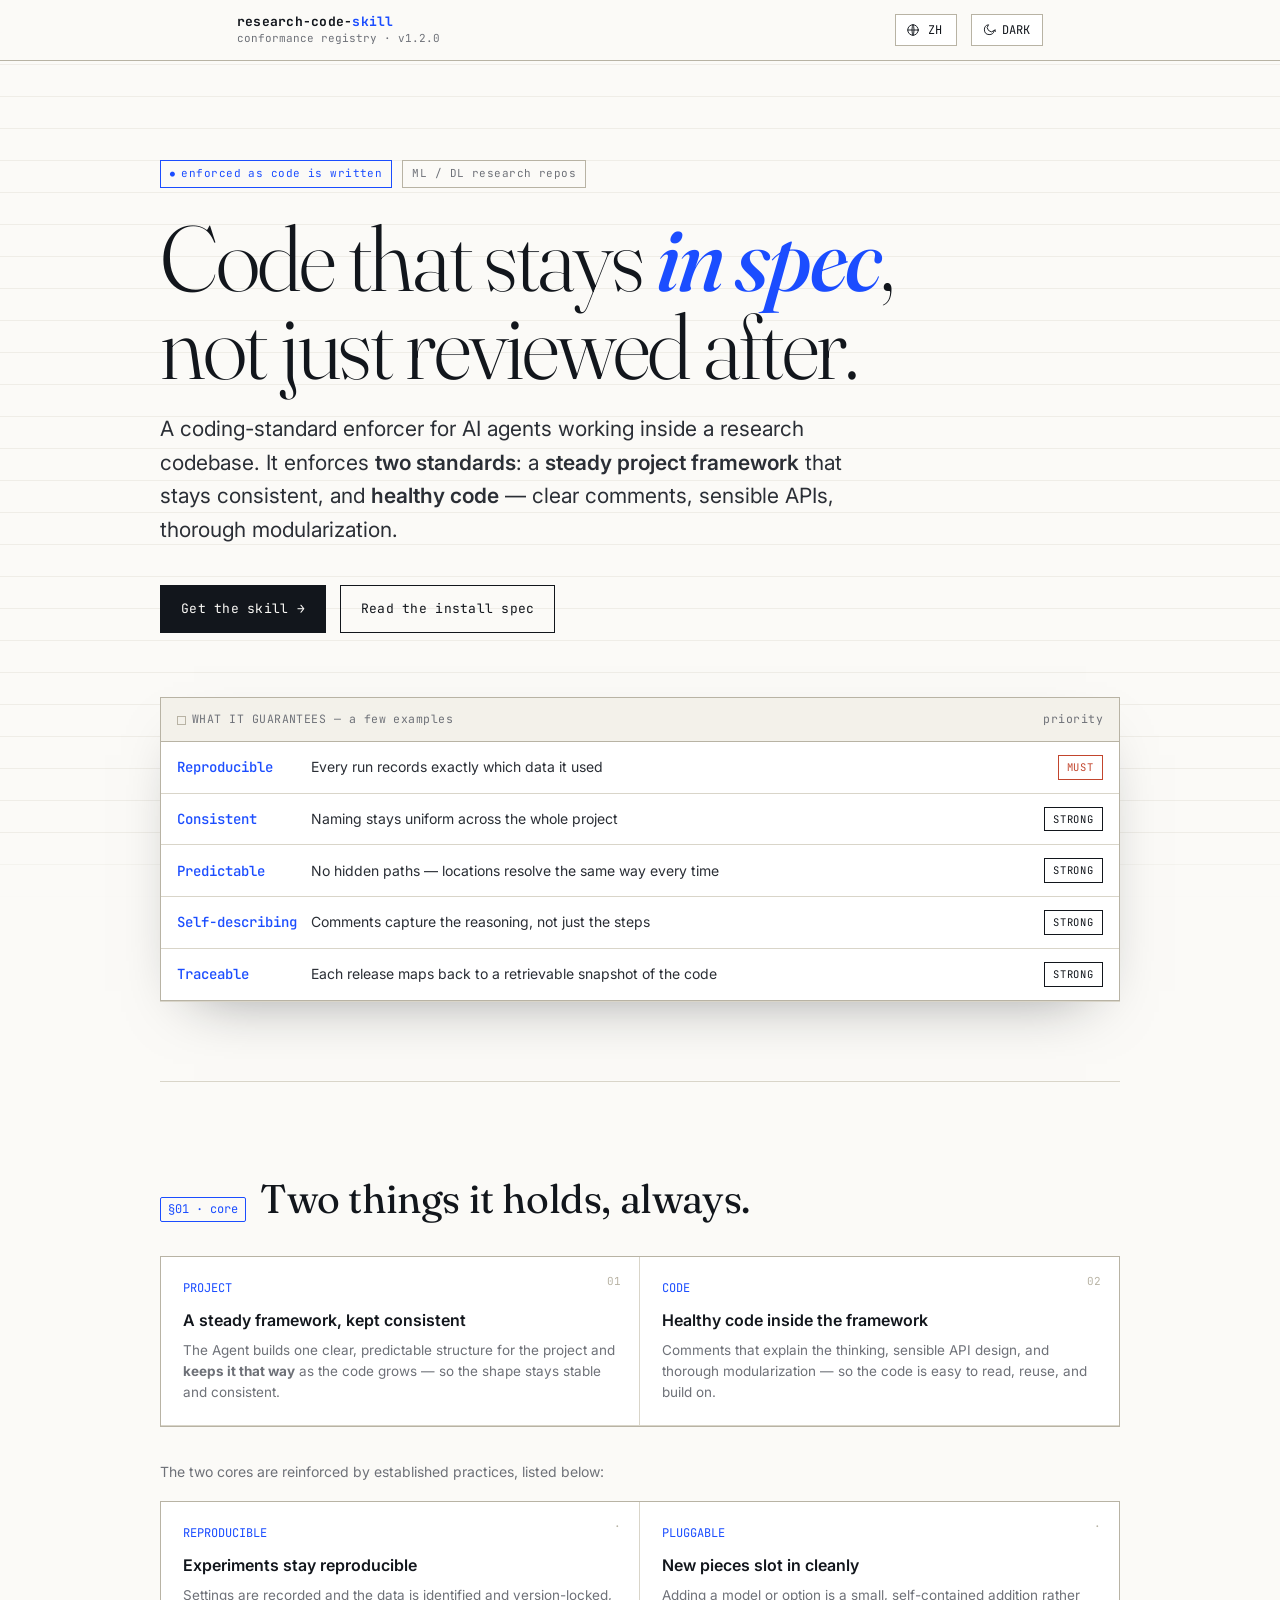
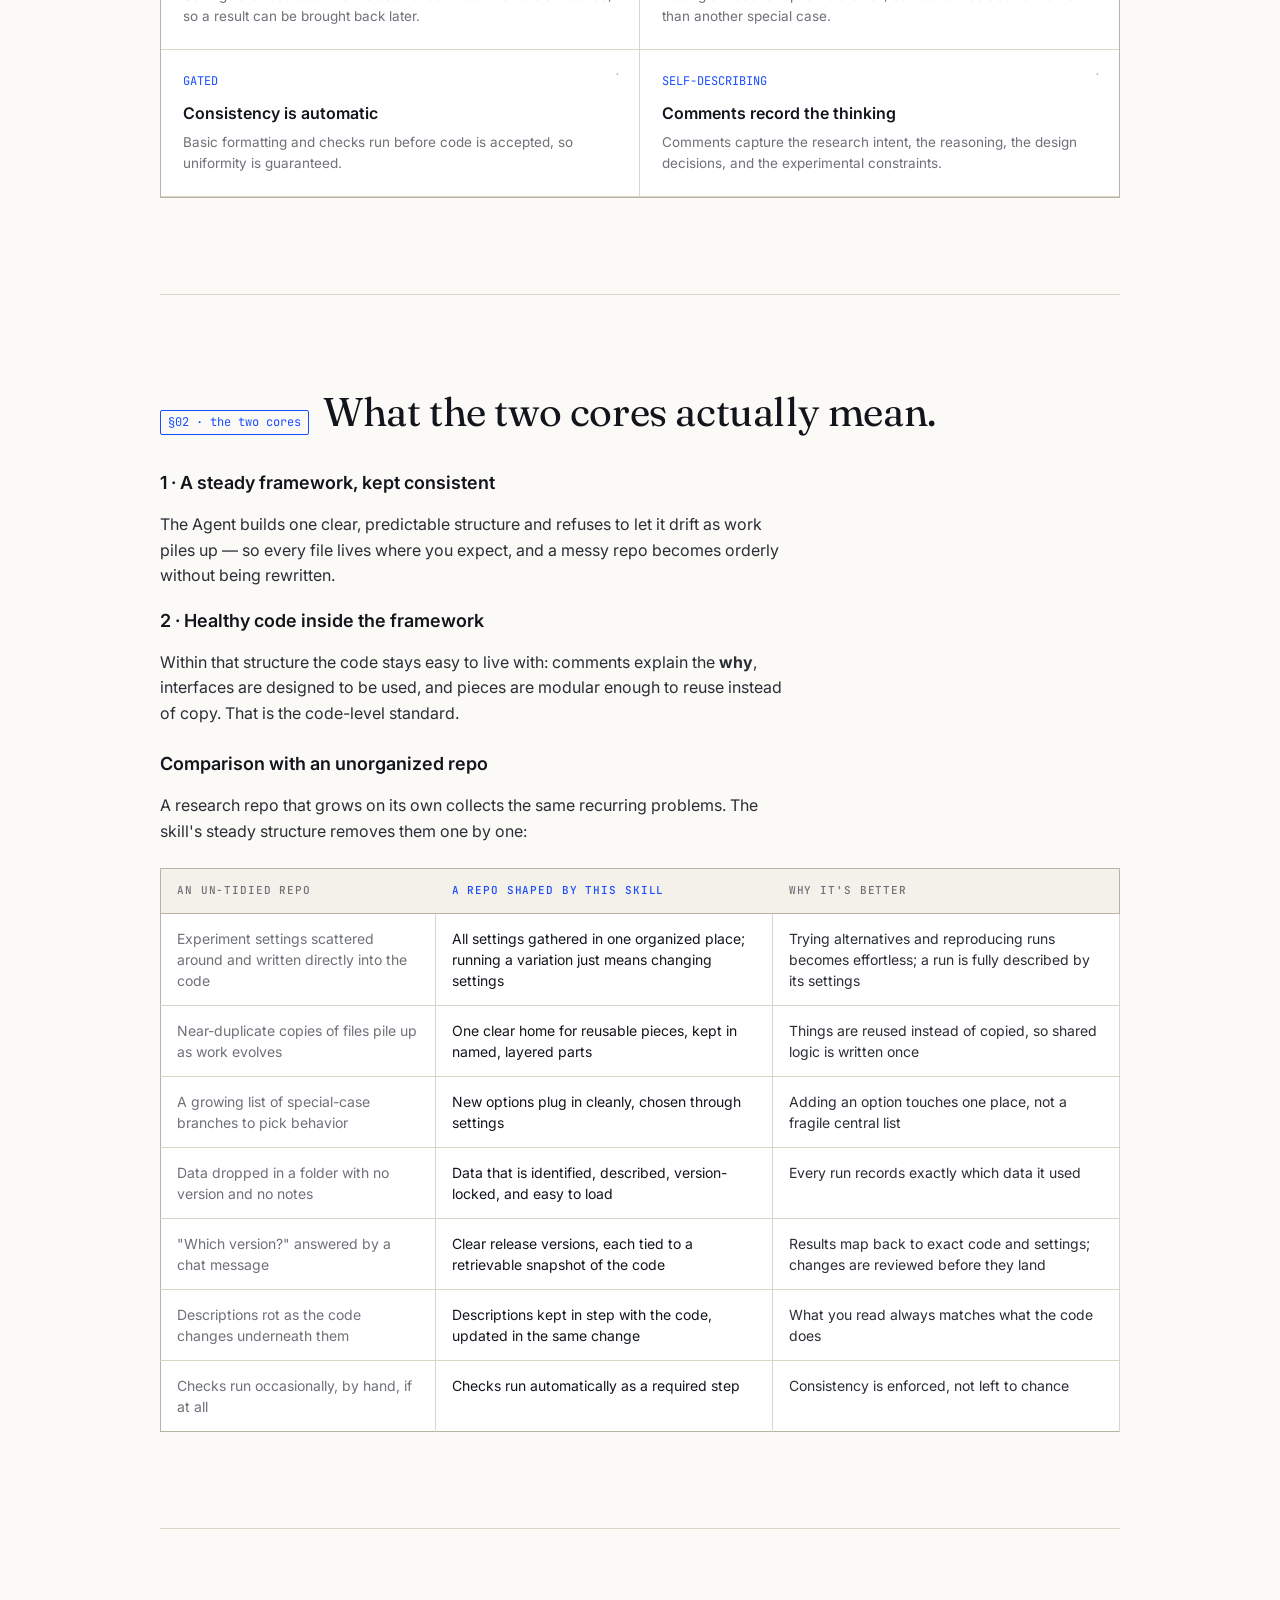
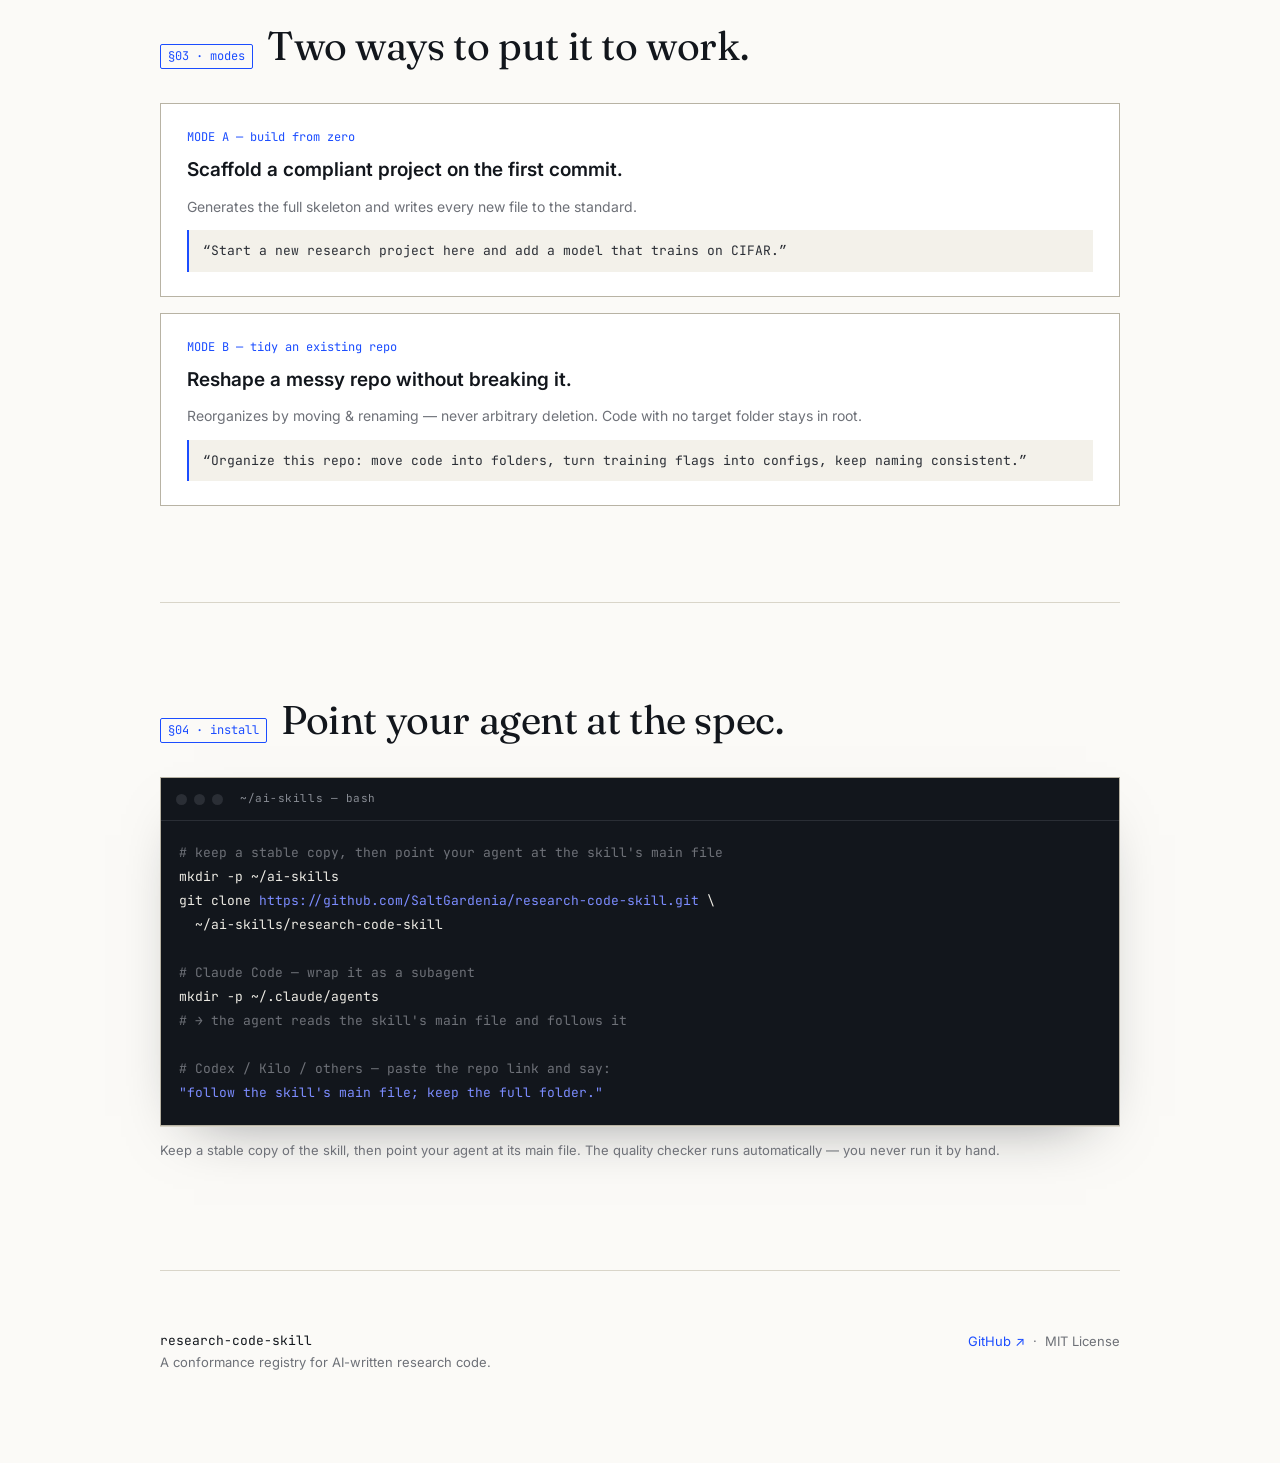
==== docs/index.html @ 4c41bc0a "Rewrite READMEs and webpage: two-core focus, plain language, no technical filenames - Reframe README" ====
<!DOCTYPE html>
<html lang="en">
<head>
<meta charset="UTF-8" />
<meta name="viewport" content="width=device-width, initial-scale=1.0" />
<title>research-code-skill — a conformance registry for AI-written research code</title>
<meta name="description" content="A coding-standard enforcer for AI agents in ML/DL research repos. Many trusted practices blended into four areas of focus, turned into concrete rules the skill applies and checks." />
<link rel="preconnect" href="https://fonts.googleapis.com" />
<link rel="preconnect" href="https://fonts.gstatic.com" crossorigin />
<link href="https://fonts.googleapis.com/css2?family=Fraunces:opsz,wght@9..144,300;9..144,400;9..144,500;9..144,600&family=Inter:wght@400;500;600&family=JetBrains+Mono:wght@400;500;700&display=swap" rel="stylesheet" />
<style>
  :root{
    --ink:#12161C;
    --paper:#FBFAF7;
    --panel:#F3F1EA;
    --rule:#D9D5C9;
    --rule-strong:#B8B3A4;
    --signal:#1B4DFF;
    --blocker:#C2452D;
    --muted:#6E7178;
    --lede:#2A2E35;
    --card:#FFFFFF;
    --term-bg:#12161C;
    --term-fg:#EDEBE4;
    --term-dim:#8A8E96;
    --term-line:#2A2E35;
    --term-c:#7C8CFF;
    --term-p:#6E7178;
    --shadow:0 1px 0 var(--rule), 0 24px 60px -34px rgba(18,22,28,.5);
    --content-max:960px;
    --tt-w:auto;
  }
  html[data-theme="dark"]{
    --ink:#EDEBE4;
    --paper:#0F1115;
    --panel:#16191F;
    --rule:#262A31;
    --rule-strong:#33393F;
    --signal:#5B8CFF;
    --blocker:#F06A4F;
    --muted:#9AA0A8;
    --lede:#C7CBD1;
    --card:#15181E;
    --term-bg:#05070A;
    --term-fg:#D7DBE0;
    --term-dim:#7E858E;
    --term-line:#22262D;
    --term-c:#8FB0FF;
    --term-p:#7E858E;
    --shadow:0 1px 0 var(--rule), 0 24px 60px -30px rgba(0,0,0,.7);
  }
  *{box-sizing:border-box}
  html{scroll-behavior:smooth}
  @media (prefers-reduced-motion:reduce){html{scroll-behavior:auto}}
  [hidden]{display:none!important}
  body{
    margin:0;
    background:var(--paper);
    color:var(--ink);
    font-family:"Inter",system-ui,sans-serif;
    font-size:16px;line-height:1.6;
    -webkit-font-smoothing:antialiased;text-rendering:optimizeLegibility;
    transition:background .25s,color .25s;
  }
  a{color:inherit}
  ::selection{background:var(--signal);color:#fff}

  /* paper grid backdrop */
  body::before{
    content:"";position:fixed;inset:0;z-index:0;pointer-events:none;
    background-image:linear-gradient(var(--rule) 1px,transparent 1px);
    background-size:100% 32px;opacity:.35;
    -webkit-mask-image:linear-gradient(180deg,transparent,#000 8%,#000 92%,transparent);
            mask-image:linear-gradient(180deg,transparent,#000 8%,#000 92%,transparent);
  }
  .mono{font-family:"JetBrains Mono",ui-monospace,monospace}
  .eyebrow{font-family:"JetBrains Mono",monospace;font-size:11px;letter-spacing:.22em;
    text-transform:uppercase;color:var(--muted);}

  /* ---------- top toolbar (replaces rail) ---------- */
  .topbar{
    position:sticky;top:0;z-index:5;
    border-bottom:1px solid var(--rule-strong);
    background:color-mix(in srgb,var(--paper) 88%,transparent);
    backdrop-filter:saturate(140%) blur(8px);
    -webkit-backdrop-filter:saturate(140%) blur(8px);
  }
  .topbar .in{max-width:var(--content-max);margin:0 auto;
    display:flex;align-items:center;gap:14px;padding:14px clamp(24px,6vw,88px)}
  .topbar .mark{font-family:"JetBrains Mono",monospace;font-weight:700;font-size:13px;
    letter-spacing:.02em;line-height:1.3;margin-right:auto}
  .topbar .mark b{color:var(--signal)}
  .topbar .mark small{display:block;font-weight:400;color:var(--muted);font-size:11px;letter-spacing:0}
  .toggle{display:inline-flex;align-items:center;gap:6px;cursor:pointer;
    font-family:"JetBrains Mono",monospace;font-size:12px;color:var(--ink);
    background:var(--card);border:1px solid var(--rule-strong);
    padding:7px 12px 7px 10px;transition:border-color .15s,color .15s,background .15s}
  .toggle:hover{border-color:var(--signal);color:var(--signal)}
  .toggle:focus-visible{outline:2px solid var(--signal);outline-offset:2px}
  .toggle .ic{width:14px;height:14px;display:inline-block;stroke:currentColor;fill:none;
    stroke-width:1.6;stroke-linecap:round;stroke-linejoin:round}
  .toggle .lbl{min-width:18px;text-align:center}

  /* ---------- main ---------- */
  .main{position:relative;z-index:1;padding:0 clamp(24px,6vw,88px)}
  section{max-width:var(--content-max);margin:0 auto;padding:96px 0;border-top:1px solid var(--rule)}
  section:first-child{border-top:0}
  .sec-head{display:flex;gap:14px;align-items:baseline;margin-bottom:34px}
  .sec-head .tag{font-family:"JetBrains Mono",monospace;font-size:12px;color:var(--signal);
    border:1px solid var(--signal);border-radius:2px;padding:2px 7px;white-space:nowrap}
  .sec-head h2{font-family:"Fraunces",serif;font-weight:400;font-optical-sizing:auto;
    font-size:clamp(26px,3.4vw,40px);line-height:1.05;margin:0;letter-spacing:-.01em}

  /* hero */
  .hero{padding-top:clamp(64px,11vh,120px);padding-bottom:80px;border-top:0}
  .hero .kicker{display:flex;gap:10px;flex-wrap:wrap;align-items:center;margin-bottom:26px}
  .pill{font-family:"JetBrains Mono",monospace;font-size:11px;letter-spacing:.04em;
    border:1px solid var(--rule-strong);padding:4px 9px;color:var(--muted)}
  .pill.live{color:var(--signal);border-color:var(--signal)}
  .pill.live::before{content:"●";margin-right:6px;font-size:8px;vertical-align:middle;
    animation:blink 2.4s steps(1) infinite}
  @keyframes blink{0%,60%{opacity:1}61%,100%{opacity:.25}}
  @media (prefers-reduced-motion:reduce){.pill.live::before{animation:none}}
  .hero h1{font-family:"Fraunces",serif;font-weight:300;font-optical-sizing:auto;
    font-size:clamp(40px,7.6vw,92px);line-height:.96;letter-spacing:-.025em;
    margin:0 0 8px;max-width:14ch}
  .hero h1 em{font-style:italic;font-weight:500;color:var(--signal)}
  .hero .lede{font-size:clamp(17px,2vw,21px);max-width:56ch;color:var(--lede);margin:22px 0 0}
  .hero .lede b{font-weight:600}
  .cta-row{display:flex;gap:14px;flex-wrap:wrap;margin-top:38px;align-items:center}
  .btn{font-family:"JetBrains Mono",monospace;font-size:13px;letter-spacing:.02em;
    text-decoration:none;padding:13px 20px;border:1px solid var(--ink);
    display:inline-flex;gap:9px;align-items:center;transition:transform .12s,background .15s,color .15s}
  .btn.primary{background:var(--ink);color:var(--paper)}
  .btn.primary:hover{background:var(--signal);border-color:var(--signal);transform:translateY(-2px)}
  .btn.ghost:hover{background:var(--ink);color:var(--paper);transform:translateY(-2px)}
  .btn:focus-visible{outline:2px solid var(--signal);outline-offset:3px}

  /* ledger */
  .ledger{margin-top:64px;border:1px solid var(--rule-strong);background:var(--card);
    box-shadow:var(--shadow);overflow:hidden}
  .ledger .lh{display:flex;justify-content:space-between;align-items:center;
    padding:12px 16px;border-bottom:1px solid var(--rule-strong);
    background:var(--panel);font-family:"JetBrains Mono",monospace;font-size:11.5px;color:var(--muted);letter-spacing:.04em}
  .ledger .lh .dot{display:inline-block;width:9px;height:9px;border:1px solid var(--rule-strong);margin-right:6px;vertical-align:middle}
  .row{display:grid;grid-template-columns:120px 1fr 96px;gap:14px;align-items:center;
    padding:13px 16px;border-bottom:1px solid var(--rule);font-size:14px}
  .row:last-child{border-bottom:0}
  .row .code{font-family:"JetBrains Mono",monospace;font-weight:500;color:var(--signal)}
  .row .desc{color:var(--lede)}
  .sev{justify-self:end;font-family:"JetBrains Mono",monospace;font-size:10.5px;
    letter-spacing:.08em;padding:3px 8px;border:1px solid currentColor;color:var(--muted)}
  .sev.major{color:var(--ink)}
  .sev.blocker{color:var(--blocker)}
  .row.in{animation:rowIn .5s cubic-bezier(.2,.7,.2,1) both}
  @keyframes rowIn{from{opacity:0;transform:translateY(6px)}to{opacity:1;transform:none}}
  @media (prefers-reduced-motion:reduce){.row.in{animation:none}}

  /* systems */
  .grid{display:grid;grid-template-columns:repeat(2,1fr);border:1px solid var(--rule-strong);background:var(--card)}
  .cell{padding:22px;border-right:1px solid var(--rule);border-bottom:1px solid var(--rule);position:relative}
  .cell:nth-child(2n){border-right:0}
  .cell .fam{font-family:"JetBrains Mono",monospace;font-size:12px;color:var(--signal);margin-bottom:10px}
  .cell h3{margin:0 0 6px;font-size:16px;font-weight:600}
  .cell p{margin:0;font-size:13.5px;color:var(--muted);line-height:1.55}
  .cell a{color:var(--signal);text-decoration:none;border-bottom:1px solid transparent;font-size:13px}
  .cell a:hover{border-color:var(--signal)}
  .cell .no{position:absolute;top:16px;right:18px;font-family:"JetBrains Mono",monospace;font-size:11px;color:var(--rule-strong)}

  /* comparison table */
  .cmp{width:100%;border-collapse:collapse;border:1px solid var(--rule-strong);
    background:var(--card);font-size:14px;overflow:hidden}
  .cmp thead th{font-family:"JetBrains Mono",monospace;font-size:11px;letter-spacing:.08em;
    text-transform:uppercase;text-align:left;color:var(--muted);font-weight:500;
    padding:13px 16px;border-bottom:1px solid var(--rule-strong);background:var(--panel);vertical-align:bottom}
  .cmp thead th.good{color:var(--signal)}
  .cmp tbody td{padding:14px 16px;border-bottom:1px solid var(--rule);
    border-right:1px solid var(--rule);vertical-align:top;line-height:1.5}
  .cmp tbody td:last-child{border-right:0}
  .cmp tbody tr:last-child td{border-bottom:0}
  .cmp td.was{color:var(--muted)}
  .cmp td.now{color:var(--ink)}
  .cmp td.why{color:var(--lede)}
  @media (max-width:720px){
    .cmp,.cmp thead,.cmp tbody,.cmp tr,.cmp th,.cmp td{display:block}
    .cmp thead{display:none}
    .cmp tbody tr{border-bottom:1px solid var(--rule-strong);padding:6px 0}
    .cmp tbody tr:last-child{border-bottom:0}
    .cmp tbody td{border-right:0;border-bottom:0;padding:8px 16px}
    .cmp td::before{content:attr(data-h);display:block;font-family:"JetBrains Mono",monospace;
      font-size:10px;letter-spacing:.08em;text-transform:uppercase;color:var(--muted);margin-bottom:3px}
  }

  /* axes */
  .axes{display:grid;grid-template-columns:1fr 1fr;gap:0;border:1px solid var(--rule-strong)}
  .axis{padding:30px;border-right:1px solid var(--rule-strong)}
  .axis:last-child{border-right:0}
  .axis .big{font-family:"Fraunces",serif;font-size:56px;line-height:1;font-weight:300;color:var(--signal)}
  .axis h3{margin:14px 0 8px;font-size:18px;font-weight:600}
  .axis p{margin:0;color:var(--muted);font-size:14px}

  /* scenarios */
  .scn{display:grid;gap:16px}
  .card{border:1px solid var(--rule-strong);background:var(--card);padding:24px 26px}
  .card .lbl{font-family:"JetBrains Mono",monospace;font-size:12px;color:var(--signal);margin-bottom:8px}
  .card h3{margin:0 0 10px;font-size:19px;font-weight:600}
  .card .say{font-family:"JetBrains Mono",monospace;font-size:13px;background:var(--panel);
    border-left:2px solid var(--signal);padding:11px 14px;color:var(--lede);margin-top:12px;line-height:1.5}

  /* install */
  .terminal{border:1px solid var(--rule-strong);background:var(--term-bg);color:var(--term-fg);overflow:hidden;box-shadow:var(--shadow)}
  .terminal .tb{display:flex;gap:7px;padding:12px 15px;border-bottom:1px solid var(--term-line);align-items:center}
  .terminal .tb i{width:11px;height:11px;border-radius:50%;background:var(--term-line);display:inline-block}
  .terminal .tb span{margin-left:10px;font-family:"JetBrains Mono",monospace;font-size:11px;color:var(--term-dim);letter-spacing:.05em}
  .terminal pre{margin:0;padding:20px 18px;font-family:"JetBrains Mono",monospace;font-size:13px;line-height:1.85;overflow-x:auto}
  .terminal .c{color:var(--term-c)}
  .terminal .p{color:var(--term-p)}
  .note{font-size:13px;color:var(--muted);margin-top:14px}

  footer{max-width:var(--content-max);margin:0 auto;padding:60px 0 90px;border-top:1px solid var(--rule);
    display:flex;justify-content:space-between;flex-wrap:wrap;gap:20px;font-size:13px;color:var(--muted)}
  footer .mono{color:var(--ink)}
  footer a{color:var(--signal);text-decoration:none}
  footer a:hover{text-decoration:underline}

  @media (max-width:880px){
    .grid,.axes{grid-template-columns:1fr}
    .cell:nth-child(2n){border-right:1px solid var(--rule)}
    .axis{border-right:0;border-bottom:1px solid var(--rule-strong)}
    .axis:last-child{border-bottom:0}
    .row{grid-template-columns:96px 1fr;grid-template-areas:"code sev" "desc desc";row-gap:6px}
    .row .code{grid-area:code}.row .sev{grid-area:sev}.row .desc{grid-area:desc}
    section{padding:64px 0}
    .terminal pre{font-size:11.5px;white-space:pre-wrap;word-break:break-word;line-height:1.7}
    .hero h1{font-size:clamp(38px,11vw,60px)}
  }
</style>
</head>
<body>
<!-- TOP BAR -->
<header class="topbar">
  <div class="in">
    <div class="mark">research&#8209;code&#8209;<b>skill</b><small data-en>conformance registry · v1.2.0</small><small data-zh>一致性规则登记表 · v1.2.0</small></div>
    <button class="toggle" id="langBtn" type="button" aria-pressed="false" title="Switch language">
      <svg class="ic" viewBox="0 0 24 24" aria-hidden="true"><circle cx="12" cy="12" r="9"/><path d="M3 12h18M12 3c2.5 2.5 2.5 15 0 18M12 3c-2.5 2.5-2.5 15 0 18"/></svg>
      <span class="lbl" id="langLbl">ZH</span>
    </button>
    <button class="toggle" id="themeBtn" type="button" aria-pressed="false" title="Toggle theme">
      <svg class="ic" id="themeIc" viewBox="0 0 24 24" aria-hidden="true"><circle cx="12" cy="12" r="4.5"/><path d="M12 2v2M12 20v2M2 12h2M20 12h2M4.9 4.9l1.4 1.4M17.7 17.7l1.4 1.4M19.1 4.9l-1.4 1.4M6.3 17.7l-1.4 1.4"/></svg>
      <span class="lbl" id="themeLbl">DARK</span>
    </button>
  </div>
</header>

<main class="main">

  <!-- HERO / THESIS -->
  <section class="hero" id="thesis">
    <div class="kicker">
      <span class="pill live" data-en>enforced as code is written</span>
      <span class="pill live" data-zh hidden>随代码写入即时约束</span>
      <span class="pill" data-en>ML / DL research repos</span>
      <span class="pill" data-zh hidden>机器学习 / 深度学习仓库</span>
    </div>
    <h1 data-en>Code that stays <em>in&nbsp;spec</em>, not just reviewed after.</h1>
    <h1 data-zh hidden>代码始终<em>符合规范</em>，而非事后才审查。</h1>
    <p class="lede" data-en>A coding-standard enforcer for AI agents working inside a research codebase. It enforces <b>two standards</b>: a <b>steady project framework</b> that stays consistent, and <b>healthy code</b> — clear comments, sensible APIs, thorough modularization.</p>
    <p class="lede" data-zh hidden>一个面向 AI 智能体的编码规范执行器，作用于科研代码库。它在 Agent 工作时强制执行<b>两项规范</b>：一套<b>稳定、始终一致的项目框架</b>，以及<b>健康的代码</b>——注释清晰、API 设计合理、模块化完善。</p>
    <div class="cta-row">
      <a class="btn primary" href="https://github.com/SaltGardenia/research-code-skill" data-en>Get the skill →</a>
      <a class="btn primary" href="https://github.com/SaltGardenia/research-code-skill" data-zh hidden>获取 Skill →</a>
      <a class="btn ghost" href="#install" data-en>Read the install spec</a>
      <a class="btn ghost" href="#install" data-zh hidden>查看安装说明</a>
    </div>

    <div class="ledger" id="ledger" aria-label="What the skill guarantees">
      <div class="lh"><span><span class="dot"></span><span data-en>WHAT IT GUARANTEES — a few examples</span><span data-zh hidden>它保证什么 —— 几个例子</span></span><span data-en>priority</span><span data-zh hidden>优先级</span></div>
      <div class="row"><span class="code" data-en>Reproducible</span><span class="code" data-zh hidden>可复现</span><span class="desc" data-en>Every run records exactly which data it used</span><span class="desc" data-zh hidden>每次运行都记录它到底用了哪份数据</span><span class="sev blocker" data-en>MUST</span><span class="sev blocker" data-zh hidden>必须</span></div>
      <div class="row"><span class="code" data-en>Consistent</span><span class="code" data-zh hidden>统一</span><span class="desc" data-en>Naming stays uniform across the whole project</span><span class="desc" data-zh hidden>命名在整个项目里保持统一</span><span class="sev major" data-en>STRONG</span><span class="sev major" data-zh hidden>强</span></div>
      <div class="row"><span class="code" data-en>Predictable</span><span class="code" data-zh hidden>可预期</span><span class="desc" data-en>No hidden paths — locations resolve the same way every time</span><span class="desc" data-zh hidden>没有隐藏路径——位置每次都以同样方式解析</span><span class="sev major" data-en>STRONG</span><span class="sev major" data-zh hidden>强</span></div>
      <div class="row"><span class="code" data-en>Self-describing</span><span class="code" data-zh hidden>自描述</span><span class="desc" data-en>Comments capture the reasoning, not just the steps</span><span class="desc" data-zh hidden>注释记录思路，而不只是步骤</span><span class="sev major" data-en>STRONG</span><span class="sev major" data-zh hidden>强</span></div>
      <div class="row"><span class="code" data-en>Traceable</span><span class="code" data-zh hidden>可追溯</span><span class="desc" data-en>Each release maps back to a retrievable snapshot of the code</span><span class="desc" data-zh hidden>每次发布都能对应回一份可取回的代码快照</span><span class="sev major" data-en>STRONG</span><span class="sev major" data-zh hidden>强</span></div>
    </div>
  </section>

  <!-- SYSTEMS / FOCUS -->
  <section id="systems">
    <div class="sec-head"><span class="tag">§01 · core</span><h2 data-en>Two things it holds, always.</h2><h2 data-zh hidden>它强制执行的两项规范。</h2></div>
    <div class="grid">
      <div class="cell"><span class="no">01</span><div class="fam" data-en>PROJECT</div><div class="fam" data-zh hidden>项目层面</div><h3 data-en>A steady framework, kept consistent</h3><h3 data-zh hidden>搭一套框架，并始终保持它</h3><p data-en>The Agent builds one clear, predictable structure for the project and <b>keeps it that way</b> as the code grows — so the shape stays stable and consistent.</p><p data-zh hidden>Agent 为项目搭起一套清晰、可预期的结构，并在代码增长时<b>始终保持它</b>——于是结构不乱、始终一致。</p></div>
      <div class="cell"><span class="no">02</span><div class="fam" data-en>CODE</div><div class="fam" data-zh hidden>代码层面</div><h3 data-en>Healthy code inside the framework</h3><h3 data-zh hidden>结构内部的健康代码</h3><p data-en>Comments that explain the thinking, sensible API design, and thorough modularization — so the code is easy to read, reuse, and build on.</p><p data-zh hidden>注释讲清思路、API 设计合理、模块化完善——于是代码易读、易复用、易扩展。</p></div>
    </div>
    <p data-en style="margin:34px 0 0;color:var(--muted);font-size:14px;max-width:64ch">The two cores are reinforced by established practices, listed below:</p>
    <p data-zh hidden style="margin:34px 0 0;color:var(--muted);font-size:14px;max-width:64ch">两项核心由下列成熟实践予以支撑：</p>
    <div class="grid" style="margin-top:18px">
      <div class="cell"><span class="no">·</span><div class="fam" data-en>REPRODUCIBLE</div><div class="fam" data-zh hidden>可复现</div><h3 data-en>Experiments stay reproducible</h3><h3 data-zh hidden>实验可复现</h3><p data-en>Settings are recorded and the data is identified and version-locked, so a result can be brought back later.</p><p data-zh hidden>设置被记录、数据被标识并锁定版本，于是结果日后能取回。</p></div>
      <div class="cell"><span class="no">·</span><div class="fam" data-en>PLUGGABLE</div><div class="fam" data-zh hidden>可插拔</div><h3 data-en>New pieces slot in cleanly</h3><h3 data-zh hidden>新部件干净插入</h3><p data-en>Adding a model or option is a small, self-contained addition rather than another special case.</p><p data-zh hidden>加一个模型或选项是一处小而独立的新增，而非又一份特例。</p></div>
      <div class="cell"><span class="no">·</span><div class="fam" data-en>GATED</div><div class="fam" data-zh hidden>有闸门</div><h3 data-en>Consistency is automatic</h3><h3 data-zh hidden>一致性自动保证</h3><p data-en>Basic formatting and checks run before code is accepted, so uniformity is guaranteed.</p><p data-zh hidden>基础的格式与检查会在代码被接受前自动运行，统一是被保证的。</p></div>
      <div class="cell"><span class="no">·</span><div class="fam" data-en>SELF-DESCRIBING</div><div class="fam" data-zh hidden>自描述</div><h3 data-en>Comments record the thinking</h3><h3 data-zh hidden>注释记录思路</h3><p data-en>Comments capture the research intent, the reasoning, the design decisions, and the experimental constraints.</p><p data-zh hidden>注释捕捉研究意图、推理、设计决策与实验约束。</p></div>
    </div>
  </section>
  <section id="capability">
    <div class="sec-head"><span class="tag">§02 · the two cores</span><h2 data-en>What the two cores actually mean.</h2><h2 data-zh hidden>两点核心到底意味着什么。</h2></div>

    <h3 data-en style="margin:0 0 14px;font-size:18px;font-weight:600">1 · A steady framework, kept consistent</h3>
    <h3 data-zh hidden style="margin:0 0 14px;font-size:18px;font-weight:600">1 · 搭一套框架，并始终保持它</h3>
    <p data-en style="margin:0 0 18px;color:var(--lede);max-width:64ch">The Agent builds one clear, predictable structure and refuses to let it drift as work piles up — so every file lives where you expect, and a messy repo becomes orderly without being rewritten.</p>
    <p data-zh hidden style="margin:0 0 18px;color:var(--lede);max-width:64ch">Agent 搭起一套清晰、可预期的结构，并在工作堆积时绝不任其走样——于是每个文件都在你预期的位置，杂乱的仓库无需重写就能变得井然。</p>

    <h3 data-en style="margin:0 0 14px;font-size:18px;font-weight:600">2 · Healthy code inside the framework</h3>
    <h3 data-zh hidden style="margin:0 0 14px;font-size:18px;font-weight:600">2 · 结构内部的健康代码</h3>
    <p data-en style="margin:0 0 24px;color:var(--lede);max-width:64ch">Within that structure the code stays easy to live with: comments explain the <b>why</b>, interfaces are designed to be used, and pieces are modular enough to reuse instead of copy. That is the code-level standard.</p>
    <p data-zh hidden style="margin:0 0 24px;color:var(--lede);max-width:64ch">在这套结构内部，代码保持好相处：注释解释<b>为什么</b>，接口设计得便于使用，部件模块化到可以复用而非复制。这就是代码层面的规范。</p>

    <h3 data-en style="margin:0 0 14px;font-size:18px;font-weight:600">Comparison with an unorganized repo</h3>
    <h3 data-zh hidden style="margin:0 0 14px;font-size:18px;font-weight:600">它相较未整理仓库有何优势</h3>
    <p data-en style="margin:0 0 24px;color:var(--lede);max-width:64ch">A research repo that grows on its own collects the same recurring problems. The skill's steady structure removes them one by one:</p>
    <p data-zh hidden style="margin:0 0 24px;color:var(--lede);max-width:64ch">一个自然生长、未经整理的科研仓库往往会积累同样的老问题。Skill 稳定的结构把它们逐一消除：</p>
    <table class="cmp">
      <thead>
        <tr>
          <th data-en>An un-tidied repo</th><th data-zh hidden>未整理的仓库</th>
          <th class="good" data-en>A repo shaped by this skill</th><th class="good" data-zh hidden>经本 Skill 加工的仓库</th>
          <th data-en>Why it's better</th><th data-zh hidden>为什么更好</th>
        </tr>
      </thead>
      <tbody>
        <tr>
          <td class="was" data-en data-h="Un-tidied">Experiment settings scattered around and written directly into the code</td><td class="was" data-zh hidden data-h="未整理">实验设置到处散落，还被直接写进代码里</td>
          <td class="now" data-en data-h="With the skill">All settings gathered in one organized place; running a variation just means changing settings</td><td class="now" data-zh hidden data-h="经加工">所有设置集中在一个有组织的地方；跑一个变体只需改设置</td>
          <td class="why" data-en data-h="Why">Trying alternatives and reproducing runs becomes effortless; a run is fully described by its settings</td><td class="why" data-zh hidden data-h="为什么">尝试不同做法与重现运行都变得轻松；一次运行由它的设置完整描述</td>
        </tr>
        <tr>
          <td class="was" data-en data-h="Un-tidied">Near-duplicate copies of files pile up as work evolves</td><td class="was" data-zh hidden data-h="未整理">随着工作推进，近乎重复的文件副本越堆越多</td>
          <td class="now" data-en data-h="With the skill">One clear home for reusable pieces, kept in named, layered parts</td><td class="now" data-zh hidden data-h="经加工">可复用的部件只有一个清晰归处，按命名分层存放</td>
          <td class="why" data-en data-h="Why">Things are reused instead of copied, so shared logic is written once</td><td class="why" data-zh hidden data-h="为什么">东西被复用而非复制，共享逻辑只写一次</td>
        </tr>
        <tr>
          <td class="was" data-en data-h="Un-tidied">A growing list of special-case branches to pick behavior</td><td class="was" data-zh hidden data-h="未整理">用一长串特例分支来选择行为</td>
          <td class="now" data-en data-h="With the skill">New options plug in cleanly, chosen through settings</td><td class="now" data-zh hidden data-h="经加工">新选项干净地插入，通过设置来选择</td>
          <td class="why" data-en data-h="Why">Adding an option touches one place, not a fragile central list</td><td class="why" data-zh hidden data-h="为什么">新增一个选项只动一处，而非一份脆弱的中央清单</td>
        </tr>
        <tr>
          <td class="was" data-en data-h="Un-tidied">Data dropped in a folder with no version and no notes</td><td class="was" data-zh hidden data-h="未整理">数据随手丢进某个文件夹，没有版本也没有说明</td>
          <td class="now" data-en data-h="With the skill">Data that is identified, described, version-locked, and easy to load</td><td class="now" data-zh hidden data-h="经加工">被清楚标识、有描述、锁定版本、易于加载的数据</td>
          <td class="why" data-en data-h="Why">Every run records exactly which data it used</td><td class="why" data-zh hidden data-h="为什么">每次运行都记录了它到底用了哪份数据</td>
        </tr>
        <tr>
          <td class="was" data-en data-h="Un-tidied">"Which version?" answered by a chat message</td><td class="was" data-zh hidden data-h="未整理">"哪个版本？"靠一条聊天消息回答</td>
          <td class="now" data-en data-h="With the skill">Clear release versions, each tied to a retrievable snapshot of the code</td><td class="now" data-zh hidden data-h="经加工">清晰的发布版本，每一个都对应一份可取回的代码快照</td>
          <td class="why" data-en data-h="Why">Results map back to exact code and settings; changes are reviewed before they land</td><td class="why" data-zh hidden data-h="为什么">结果能对应回确切的代码与设置；改动在合入前先经过评审</td>
        </tr>
        <tr>
          <td class="was" data-en data-h="Un-tidied">Descriptions rot as the code changes underneath them</td><td class="was" data-zh hidden data-h="未整理">说明随着代码变化而逐渐腐烂</td>
          <td class="now" data-en data-h="With the skill">Descriptions kept in step with the code, updated in the same change</td><td class="now" data-zh hidden data-h="经加工">说明与代码保持同步，在同一次改动里更新</td>
          <td class="why" data-en data-h="Why">What you read always matches what the code does</td><td class="why" data-zh hidden data-h="为什么">你读到的内容永远和代码的行为一致</td>
        </tr>
        <tr>
          <td class="was" data-en data-h="Un-tidied">Checks run occasionally, by hand, if at all</td><td class="was" data-zh hidden data-h="未整理">检查偶尔手动跑一下，甚至根本不跑</td>
          <td class="now" data-en data-h="With the skill">Checks run automatically as a required step</td><td class="now" data-zh hidden data-h="经加工">检查作为必经步骤自动运行</td>
          <td class="why" data-en data-h="Why">Consistency is enforced, not left to chance</td><td class="why" data-zh hidden data-h="为什么">一致性由流程强制保障，而非偶然</td>
        </tr>
      </tbody>
    </table>
  </section>

  <!-- SCENARIOS -->
  <section id="scenarios">
    <div class="sec-head"><span class="tag">§03 · modes</span><h2 data-en>Two ways to put it to work.</h2><h2 data-zh hidden>两种上手方式。</h2></div>
    <div class="scn">
      <div class="card">
        <div class="lbl" data-en>MODE A — build from zero</div>
        <div class="lbl" data-zh hidden>模式 A — 从零搭建</div>
        <h3 data-en>Scaffold a compliant project on the first commit.</h3>
        <h3 data-zh hidden>在第一次提交时就搭出合规项目。</h3>
        <p style="margin:0;color:var(--muted);font-size:14px" data-en>Generates the full skeleton and writes every new file to the standard.</p>
        <p style="margin:0;color:var(--muted);font-size:14px" data-zh hidden>生成完整骨架，并把每个新文件写到规范里。</p>
        <div class="say" data-en>“Start a new research project here and add a model that trains on CIFAR.”</div>
        <div class="say" data-zh hidden>“在这里新建一个科研项目，并添加一个在 CIFAR 上训练的模型。”</div>
      </div>
      <div class="card">
        <div class="lbl" data-en>MODE B — tidy an existing repo</div>
        <div class="lbl" data-zh hidden>模式 B — 整理已有仓库</div>
        <h3 data-en>Reshape a messy repo without breaking it.</h3>
        <h3 data-zh hidden>整理杂乱仓库，且不破坏它。</h3>
        <p style="margin:0;color:var(--muted);font-size:14px" data-en>Reorganizes by moving &amp; renaming — never arbitrary deletion. Code with no target folder stays in root.</p>
        <p style="margin:0;color:var(--muted);font-size:14px" data-zh hidden>通过移动与重命名来整理——绝不随意删除。无归属文件夹的代码留在根目录。</p>
        <div class="say" data-en>“Organize this repo: move code into folders, turn training flags into configs, keep naming consistent.”</div>
        <div class="say" data-zh hidden>“整理这个仓库：把代码归入文件夹，把训练参数改成配置，保持命名统一。”</div>
      </div>
    </div>
  </section>

  <!-- INSTALL -->
  <section id="install">
    <div class="sec-head"><span class="tag">§04 · install</span><h2 data-en>Point your agent at the spec.</h2><h2 data-zh hidden>让智能体指向这份规范。</h2></div>
    <div class="terminal">
      <div class="tb"><i></i><i></i><i></i><span>~/ai-skills — bash</span></div>
<pre><span class="p" data-en># keep a stable copy, then point your agent at the skill's main file</span><span class="p" data-zh hidden># 保留稳定副本，再让智能体指向 skill 的主文件</span>
mkdir -p ~/ai-skills
git clone <span class="c">https://github.com/SaltGardenia/research-code-skill.git</span> \
  ~/ai-skills/research-code-skill

<span class="p" data-en># Claude Code — wrap it as a subagent</span><span class="p" data-zh hidden># Claude Code —— 包成 subagent</span>
mkdir -p ~/.claude/agents
<span class="p" data-en># → the agent reads the skill's main file and follows it</span><span class="p" data-zh hidden># → 智能体读取 skill 的主文件并照此执行</span>

<span class="p" data-en># Codex / Kilo / others — paste the repo link and say:</span><span class="p" data-zh hidden># Codex / Kilo / 其他 —— 贴出仓库链接并说：</span>
<span class="c" data-en>"follow the skill's main file; keep the full folder."</span><span class="c" data-zh hidden>"遵循 skill 的主文件；保留整个文件夹。"</span></pre>
    </div>
    <p class="note" data-en>Keep a stable copy of the skill, then point your agent at its main file. The quality checker runs automatically — you never run it by hand.</p>
    <p class="note" data-zh hidden>保留一份稳定的 skill 副本，再让你的智能体指向它的主文件。质量检查器自动运行，无需手动执行。</p>
  </section>

  <footer>
    <div>
      <div class="mono">research-code-skill</div>
      <div data-en>A conformance registry for AI-written research code.</div>
      <div data-zh hidden>面向 AI 撰写科研代码的一致性规则登记表。</div>
    </div>
    <div>
      <div><a href="https://github.com/SaltGardenia/research-code-skill">GitHub ↗</a> &nbsp;·&nbsp; MIT License</div>
    </div>
  </footer>

</main>

<script>
  (function(){
    var root = document.documentElement;
    var LS = window.localStorage;

    /* ---- language ---- */
    var langBtn = document.getElementById('langBtn');
    var langLbl = document.getElementById('langLbl');
    function setLang(lang){
      var en = (lang === 'en');
      root.lang = en ? 'en' : 'zh';
      langLbl.textContent = en ? 'ZH' : 'EN';
      langBtn.setAttribute('aria-pressed', String(!en));
      document.querySelectorAll('[data-en]').forEach(function(el){ el.hidden = !en; });
      document.querySelectorAll('[data-zh]').forEach(function(el){ el.hidden = en; });
      try{ LS.setItem('rcs-lang', lang); }catch(e){}
    }
    langBtn.addEventListener('click', function(){
      setLang(root.lang === 'en' ? 'zh' : 'en');
    });

    /* ---- theme ---- */
    var themeBtn = document.getElementById('themeBtn');
    var themeLbl = document.getElementById('themeLbl');
    var themeIc = document.getElementById('themeIc');
    function setTheme(theme){
      var dark = (theme === 'dark');
      root.setAttribute('data-theme', theme);
      themeLbl.textContent = dark ? 'LIGHT' : 'DARK';
      themeBtn.setAttribute('aria-pressed', String(dark));
      // swap icon: sun when dark (click to go light), moon when light
      themeIc.innerHTML = dark
        ? '<circle cx="12" cy="12" r="4.5"/><path d="M12 2v2M12 20v2M2 12h2M20 12h2M4.9 4.9l1.4 1.4M17.7 17.7l1.4 1.4M19.1 4.9l-1.4 1.4M6.3 17.7l-1.4 1.4"/>'
        : '<path d="M21 12.8A8.5 8.5 0 1 1 11.2 3a6.6 6.6 0 0 0 9.8 9.8 6.6 6.6 0 0 0 9.8 0z" />';
      try{ LS.setItem('rcs-theme', theme); }catch(e){}
    }
    themeBtn.addEventListener('click', function(){
      setTheme(root.getAttribute('data-theme') === 'dark' ? 'light' : 'dark');
    });

    /* ---- init (no flash) ---- */
    var savedTheme = 'light', savedLang = 'en';
    try{
      savedTheme = LS.getItem('rcs-theme')
        || (window.matchMedia('(prefers-color-scheme: dark)').matches ? 'dark' : 'light');
      savedLang = LS.getItem('rcs-lang') || 'en';
    }catch(e){}
    setTheme(savedTheme);
    setLang(savedLang);

    /* ---- ledger reveal (respects reduced motion) ---- */
    var reduce = window.matchMedia('(prefers-reduced-motion: reduce)').matches;
    if(!reduce){
      document.querySelectorAll('#ledger .row').forEach(function(r,i){
        r.style.animationDelay = (140 + i*90) + 'ms';
        r.classList.add('in');
      });
    }
  })();
</script>
</body>
</html>
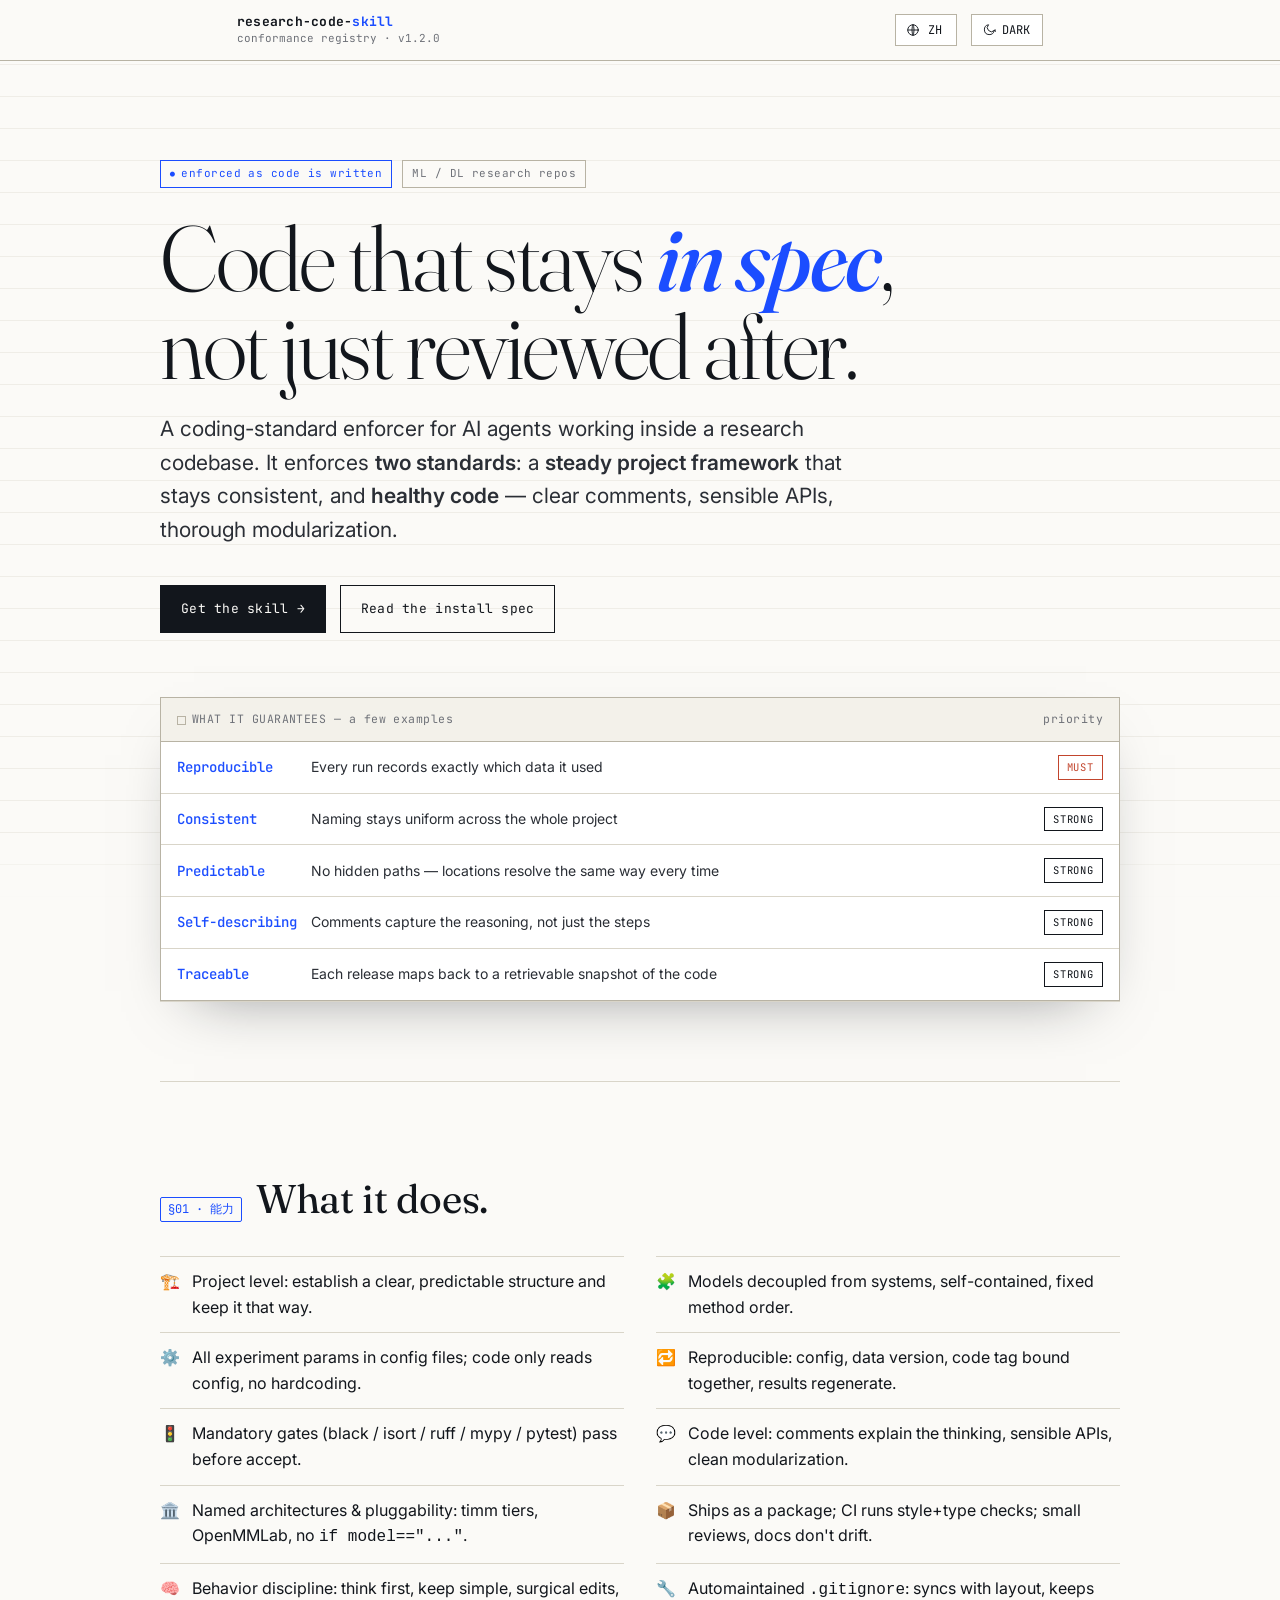
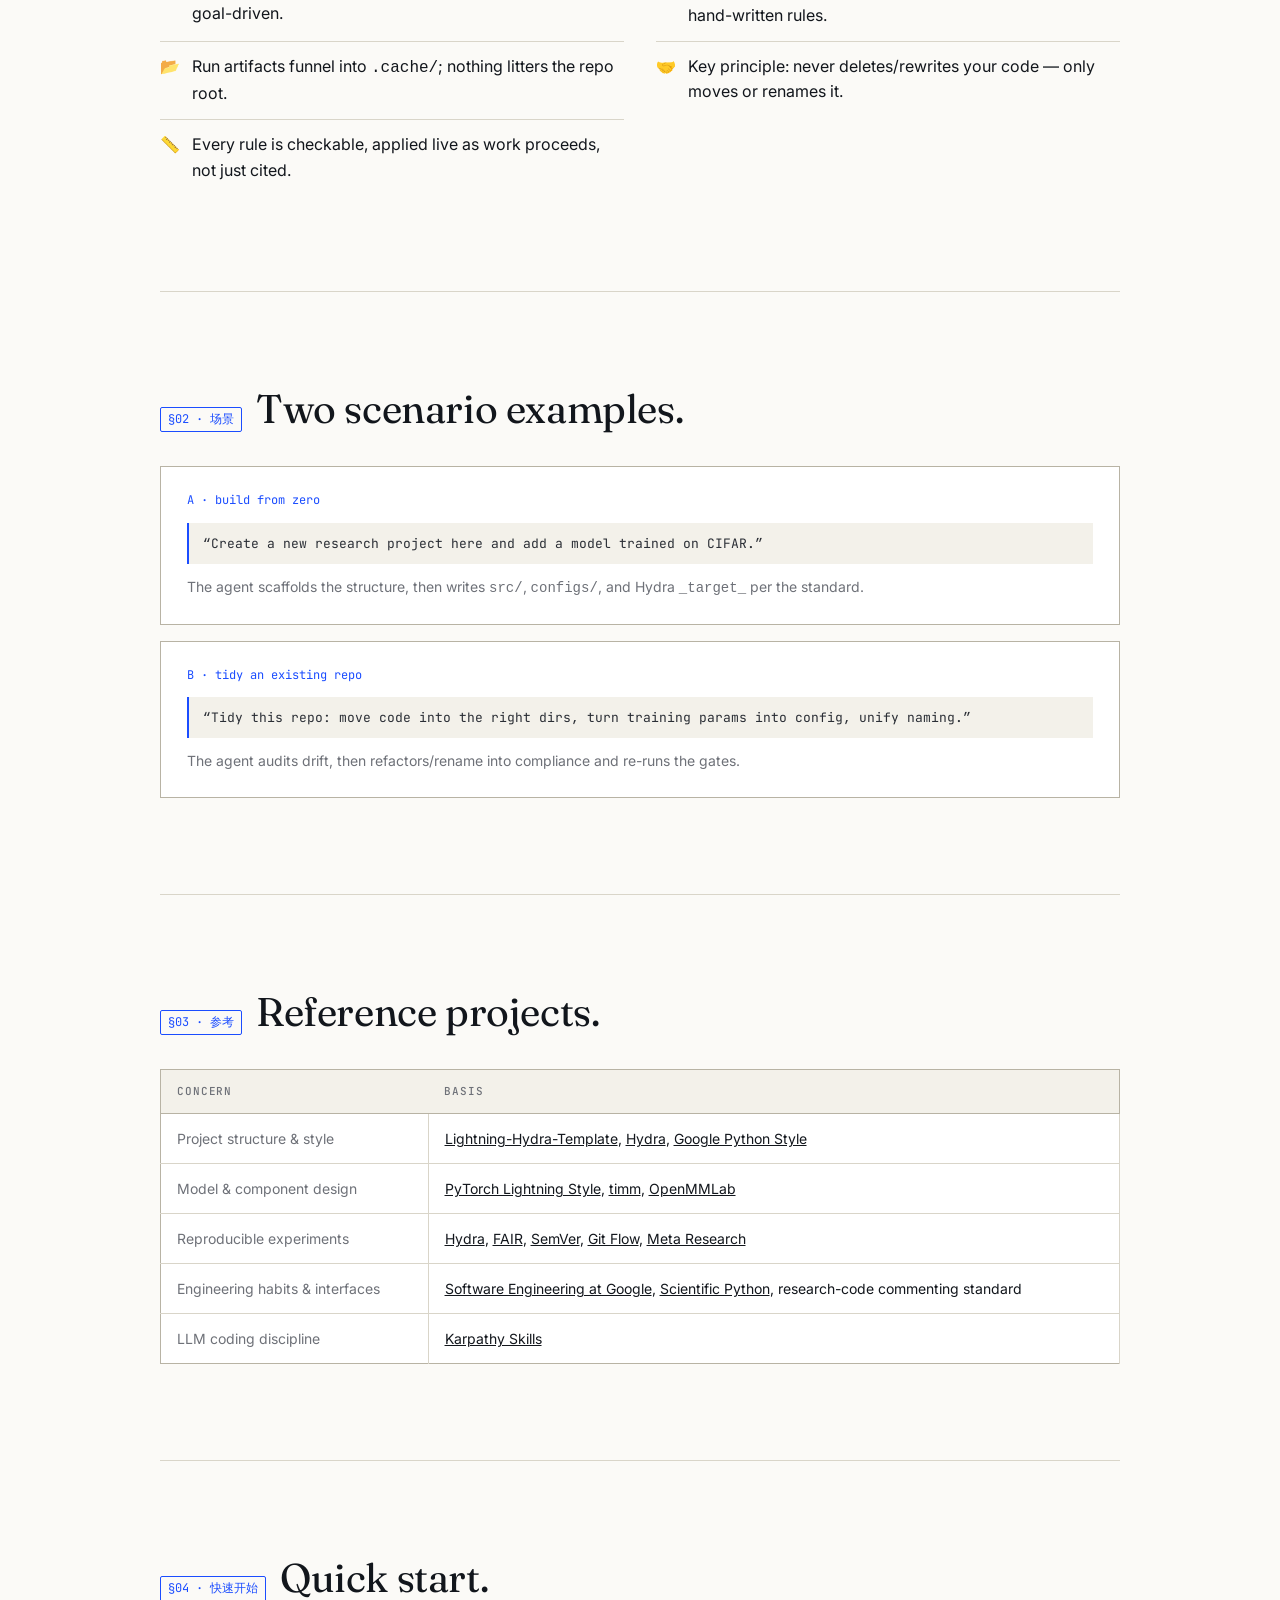
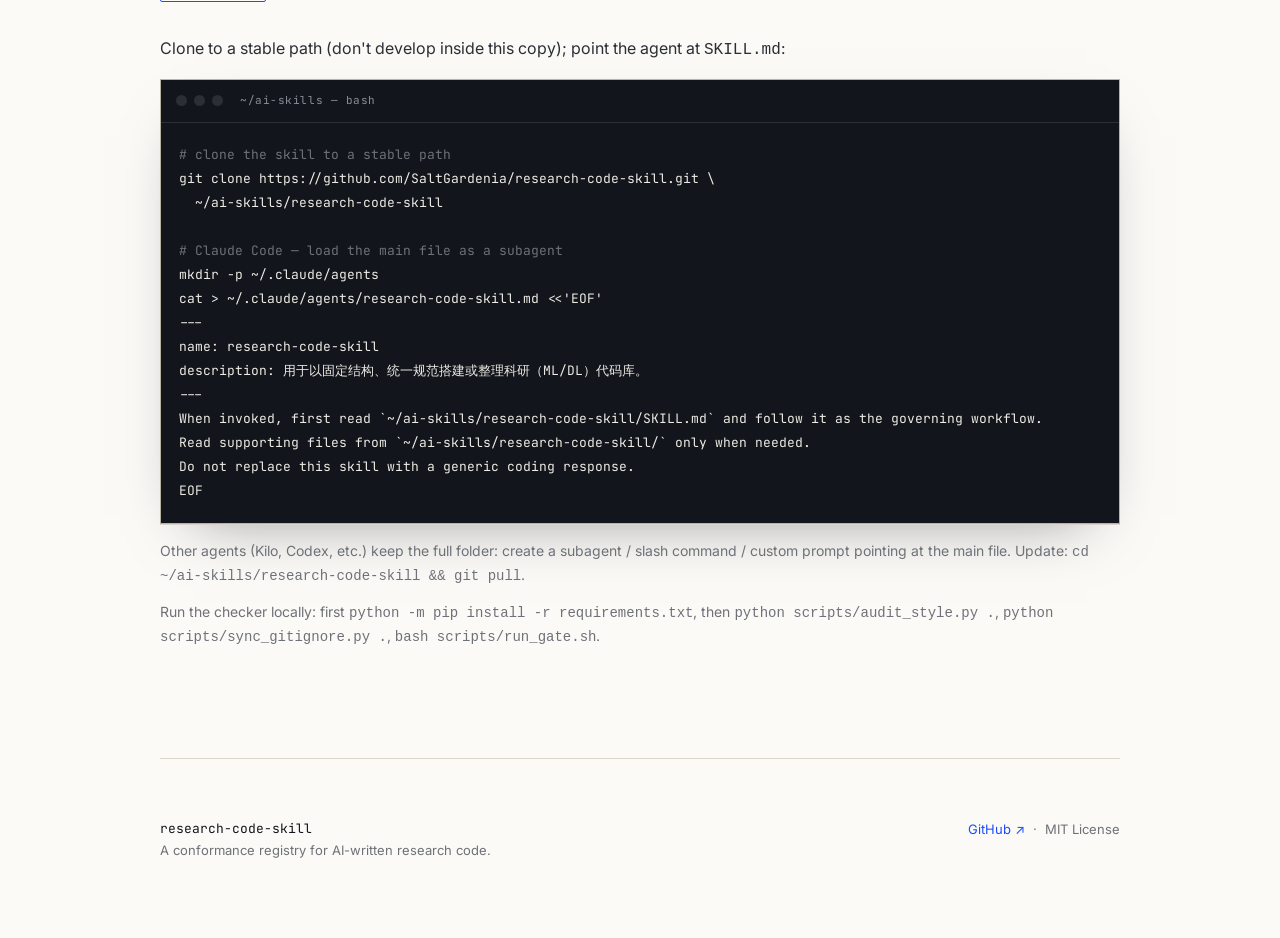
==== commit 8576ed1a: "site: rework docs/index.html to mirror README sections verbatim Replace post-hero sections (systems/" ====
--- a/docs/index.html
+++ b/docs/index.html
@@ -283,133 +283,111 @@
     </div>
   </section>
 
-  <!-- SYSTEMS / FOCUS -->
-  <section id="systems">
-    <div class="sec-head"><span class="tag">§01 · core</span><h2 data-en>Two things it holds, always.</h2><h2 data-zh hidden>它强制执行的两项规范。</h2></div>
-    <div class="grid">
-      <div class="cell"><span class="no">01</span><div class="fam" data-en>PROJECT</div><div class="fam" data-zh hidden>项目层面</div><h3 data-en>A steady framework, kept consistent</h3><h3 data-zh hidden>搭一套框架，并始终保持它</h3><p data-en>The Agent builds one clear, predictable structure for the project and <b>keeps it that way</b> as the code grows — so the shape stays stable and consistent.</p><p data-zh hidden>Agent 为项目搭起一套清晰、可预期的结构，并在代码增长时<b>始终保持它</b>——于是结构不乱、始终一致。</p></div>
-      <div class="cell"><span class="no">02</span><div class="fam" data-en>CODE</div><div class="fam" data-zh hidden>代码层面</div><h3 data-en>Healthy code inside the framework</h3><h3 data-zh hidden>结构内部的健康代码</h3><p data-en>Comments that explain the thinking, sensible API design, and thorough modularization — so the code is easy to read, reuse, and build on.</p><p data-zh hidden>注释讲清思路、API 设计合理、模块化完善——于是代码易读、易复用、易扩展。</p></div>
-    </div>
-    <p data-en style="margin:34px 0 0;color:var(--muted);font-size:14px;max-width:64ch">The two cores are reinforced by established practices, listed below:</p>
-    <p data-zh hidden style="margin:34px 0 0;color:var(--muted);font-size:14px;max-width:64ch">两项核心由下列成熟实践予以支撑：</p>
-    <div class="grid" style="margin-top:18px">
-      <div class="cell"><span class="no">·</span><div class="fam" data-en>REPRODUCIBLE</div><div class="fam" data-zh hidden>可复现</div><h3 data-en>Experiments stay reproducible</h3><h3 data-zh hidden>实验可复现</h3><p data-en>Settings are recorded and the data is identified and version-locked, so a result can be brought back later.</p><p data-zh hidden>设置被记录、数据被标识并锁定版本，于是结果日后能取回。</p></div>
-      <div class="cell"><span class="no">·</span><div class="fam" data-en>PLUGGABLE</div><div class="fam" data-zh hidden>可插拔</div><h3 data-en>New pieces slot in cleanly</h3><h3 data-zh hidden>新部件干净插入</h3><p data-en>Adding a model or option is a small, self-contained addition rather than another special case.</p><p data-zh hidden>加一个模型或选项是一处小而独立的新增，而非又一份特例。</p></div>
-      <div class="cell"><span class="no">·</span><div class="fam" data-en>GATED</div><div class="fam" data-zh hidden>有闸门</div><h3 data-en>Consistency is automatic</h3><h3 data-zh hidden>一致性自动保证</h3><p data-en>Basic formatting and checks run before code is accepted, so uniformity is guaranteed.</p><p data-zh hidden>基础的格式与检查会在代码被接受前自动运行，统一是被保证的。</p></div>
-      <div class="cell"><span class="no">·</span><div class="fam" data-en>SELF-DESCRIBING</div><div class="fam" data-zh hidden>自描述</div><h3 data-en>Comments record the thinking</h3><h3 data-zh hidden>注释记录思路</h3><p data-en>Comments capture the research intent, the reasoning, the design decisions, and the experimental constraints.</p><p data-zh hidden>注释捕捉研究意图、推理、设计决策与实验约束。</p></div>
-    </div>
+  <!-- CAPABILITIES (mirrors README) -->
+  <section id="caps">
+    <div class="sec-head"><span class="tag">§01 · 能力</span><h2 data-en>What it does.</h2><h2 data-zh hidden>能力列表。</h2></div>
+    <ul style="list-style:none;margin:0;padding:0;display:grid;grid-template-columns:1fr 1fr;gap:0 32px">
+      <li style="display:flex;gap:12px;align-items:baseline;padding:12px 0;border-top:1px solid var(--rule)"><span class="mono" data-en>🏗️</span><span data-en>Project level: establish a clear, predictable structure and keep it that way.</span><span class="mono" data-zh hidden>🏗️</span><span data-zh hidden>项目层面，建立一套清晰、可预期的结构并长期保持。</span></li>
+      <li style="display:flex;gap:12px;align-items:baseline;padding:12px 0;border-top:1px solid var(--rule)"><span class="mono" data-en>🧩</span><span data-en>Models decoupled from systems, self-contained, fixed method order.</span><span class="mono" data-zh hidden>🧩</span><span data-zh hidden>模型与系统分离，模型自包含，遵循固定方法顺序。</span></li>
+      <li style="display:flex;gap:12px;align-items:baseline;padding:12px 0;border-top:1px solid var(--rule)"><span class="mono" data-en>⚙️</span><span data-en>All experiment params in config files; code only reads config, no hardcoding.</span><span class="mono" data-zh hidden>⚙️</span><span data-zh hidden>实验参数一律走配置文件，代码只从配置读取，杜绝硬编码。</span></li>
+      <li style="display:flex;gap:12px;align-items:baseline;padding:12px 0;border-top:1px solid var(--rule)"><span class="mono" data-en>🔁</span><span data-en>Reproducible: config, data version, code tag bound together, results regenerate.</span><span class="mono" data-zh hidden>🔁</span><span data-zh hidden>实验可复现：配置、数据版本、代码 tag 三者绑定，结果可重生。</span></li>
+      <li style="display:flex;gap:12px;align-items:baseline;padding:12px 0;border-top:1px solid var(--rule)"><span class="mono" data-en>🚦</span><span data-en>Mandatory gates (black / isort / ruff / mypy / pytest) pass before accept.</span><span class="mono" data-zh hidden>🚦</span><span data-zh hidden>强制质量门（black / isort / ruff / mypy / pytest），变更接受前必须通过。</span></li>
+      <li style="display:flex;gap:12px;align-items:baseline;padding:12px 0;border-top:1px solid var(--rule)"><span class="mono" data-en>💬</span><span data-en>Code level: comments explain the thinking, sensible APIs, clean modularization.</span><span class="mono" data-zh hidden>💬</span><span data-zh hidden>代码层面，注释讲清思路、API 设计合理、模块化完善。</span></li>
+      <li style="display:flex;gap:12px;align-items:baseline;padding:12px 0;border-top:1px solid var(--rule)"><span class="mono" data-en>🏛️</span><span data-en>Named architectures &amp; pluggability: timm tiers, OpenMMLab, no <code>if model=="..."</code>.</span><span class="mono" data-zh hidden>🏛️</span><span data-zh hidden>命名架构加可插拔：timm 分层、OpenMMLab 注册即用，拒绝 <code>if model == "..."</code> 分支。</span></li>
+      <li style="display:flex;gap:12px;align-items:baseline;padding:12px 0;border-top:1px solid var(--rule)"><span class="mono" data-en>📦</span><span data-en>Ships as a package; CI runs style+type checks; small reviews, docs don't drift.</span><span class="mono" data-zh hidden>📦</span><span data-zh hidden>以可安装包交付，CI 跑风格与类型检查，小步评审、接口文档不漂移。</span></li>
+      <li style="display:flex;gap:12px;align-items:baseline;padding:12px 0;border-top:1px solid var(--rule)"><span class="mono" data-en>🧠</span><span data-en>Behavior discipline: think first, keep simple, surgical edits, goal-driven.</span><span class="mono" data-zh hidden>🧠</span><span data-zh hidden>行为纪律：先想后写、保持简单、外科手术式改动、目标驱动执行。</span></li>
+      <li style="display:flex;gap:12px;align-items:baseline;padding:12px 0;border-top:1px solid var(--rule)"><span class="mono" data-en>🔧</span><span data-en>Automaintained <code>.gitignore</code>: syncs with layout, keeps hand-written rules.</span><span class="mono" data-zh hidden>🔧</span><span data-zh hidden>自动维护的 <code>.gitignore</code>：随目录结构变化同步忽略规则，不破坏手写规则。</span></li>
+      <li style="display:flex;gap:12px;align-items:baseline;padding:12px 0;border-top:1px solid var(--rule)"><span class="mono" data-en>📂</span><span data-en>Run artifacts funnel into <code>.cache/</code>; nothing litters the repo root.</span><span class="mono" data-zh hidden>📂</span><span data-zh hidden>运行产物收口到 <code>.cache/</code>，仓库根不散落缓存文件。</span></li>
+      <li style="display:flex;gap:12px;align-items:baseline;padding:12px 0;border-top:1px solid var(--rule)"><span class="mono" data-en>🤝</span><span data-en>Key principle: never deletes/rewrites your code — only moves or renames it.</span><span class="mono" data-zh hidden>🤝</span><span data-zh hidden>关键原则：Agent 不会随意删除或重写你的代码，只移动、重命名以保持行为不变。</span></li>
+      <li style="display:flex;gap:12px;align-items:baseline;padding:12px 0;border-top:1px solid var(--rule)"><span class="mono" data-en>📏</span><span data-en>Every rule is checkable, applied live as work proceeds, not just cited.</span><span class="mono" data-zh hidden>📏</span><span data-zh hidden>每条规范编码为可检查的规则，随工作实时应用与校验，而非仅引用文档。</span></li>
+    </ul>
   </section>
-  <section id="capability">
-    <div class="sec-head"><span class="tag">§02 · the two cores</span><h2 data-en>What the two cores actually mean.</h2><h2 data-zh hidden>两点核心到底意味着什么。</h2></div>
-
-    <h3 data-en style="margin:0 0 14px;font-size:18px;font-weight:600">1 · A steady framework, kept consistent</h3>
-    <h3 data-zh hidden style="margin:0 0 14px;font-size:18px;font-weight:600">1 · 搭一套框架，并始终保持它</h3>
-    <p data-en style="margin:0 0 18px;color:var(--lede);max-width:64ch">The Agent builds one clear, predictable structure and refuses to let it drift as work piles up — so every file lives where you expect, and a messy repo becomes orderly without being rewritten.</p>
-    <p data-zh hidden style="margin:0 0 18px;color:var(--lede);max-width:64ch">Agent 搭起一套清晰、可预期的结构，并在工作堆积时绝不任其走样——于是每个文件都在你预期的位置，杂乱的仓库无需重写就能变得井然。</p>
-
-    <h3 data-en style="margin:0 0 14px;font-size:18px;font-weight:600">2 · Healthy code inside the framework</h3>
-    <h3 data-zh hidden style="margin:0 0 14px;font-size:18px;font-weight:600">2 · 结构内部的健康代码</h3>
-    <p data-en style="margin:0 0 24px;color:var(--lede);max-width:64ch">Within that structure the code stays easy to live with: comments explain the <b>why</b>, interfaces are designed to be used, and pieces are modular enough to reuse instead of copy. That is the code-level standard.</p>
-    <p data-zh hidden style="margin:0 0 24px;color:var(--lede);max-width:64ch">在这套结构内部，代码保持好相处：注释解释<b>为什么</b>，接口设计得便于使用，部件模块化到可以复用而非复制。这就是代码层面的规范。</p>
-
-    <h3 data-en style="margin:0 0 14px;font-size:18px;font-weight:600">Comparison with an unorganized repo</h3>
-    <h3 data-zh hidden style="margin:0 0 14px;font-size:18px;font-weight:600">它相较未整理仓库有何优势</h3>
-    <p data-en style="margin:0 0 24px;color:var(--lede);max-width:64ch">A research repo that grows on its own collects the same recurring problems. The skill's steady structure removes them one by one:</p>
-    <p data-zh hidden style="margin:0 0 24px;color:var(--lede);max-width:64ch">一个自然生长、未经整理的科研仓库往往会积累同样的老问题。Skill 稳定的结构把它们逐一消除：</p>
+
+  <!-- SCENARIOS (mirrors README) -->
+  <section id="scenarios">
+    <div class="sec-head"><span class="tag">§02 · 场景</span><h2 data-en>Two scenario examples.</h2><h2 data-zh hidden>两个场景示例。</h2></div>
+    <div class="scn">
+      <div class="card">
+        <div class="lbl" data-en>A · build from zero</div>
+        <div class="lbl" data-zh hidden>A · 从零搭建</div>
+        <div class="say" data-en>“Create a new research project here and add a model trained on CIFAR.”</div>
+        <div class="say" data-zh hidden>“在这里新建一个科研项目，并添加一个在 CIFAR 上训练的模型。”</div>
+        <p data-en style="margin:12px 0 0;color:var(--muted);font-size:14px">The agent scaffolds the structure, then writes <code>src/</code>, <code>configs/</code>, and Hydra <code>_target_</code> per the standard.</p>
+        <p data-zh hidden style="margin:12px 0 0;color:var(--muted);font-size:14px">Agent 从骨架建结构，再按规范写 <code>src/</code>、<code>configs/</code>、Hydra <code>_target_</code>。</p>
+      </div>
+      <div class="card">
+        <div class="lbl" data-en>B · tidy an existing repo</div>
+        <div class="lbl" data-zh hidden>B · 整理已有仓库</div>
+        <div class="say" data-en>“Tidy this repo: move code into the right dirs, turn training params into config, unify naming.”</div>
+        <div class="say" data-zh hidden>“整理这个仓库：代码归位，训练参数改配置，命名统一。”</div>
+        <p data-en style="margin:12px 0 0;color:var(--muted);font-size:14px">The agent audits drift, then refactors/rename into compliance and re-runs the gates.</p>
+        <p data-zh hidden style="margin:12px 0 0;color:var(--muted);font-size:14px">Agent 先审计偏离，再重构重命名至合规，重跑校验门确认。</p>
+      </div>
+    </div>
+  </section>
+
+  <!-- REFERENCES (mirrors README) -->
+  <section id="refs">
+    <div class="sec-head"><span class="tag">§03 · 参考</span><h2 data-en>Reference projects.</h2><h2 data-zh hidden>参考项目。</h2></div>
     <table class="cmp">
       <thead>
         <tr>
-          <th data-en>An un-tidied repo</th><th data-zh hidden>未整理的仓库</th>
-          <th class="good" data-en>A repo shaped by this skill</th><th class="good" data-zh hidden>经本 Skill 加工的仓库</th>
-          <th data-en>Why it's better</th><th data-zh hidden>为什么更好</th>
+          <th data-en>Concern</th><th data-zh hidden>关注领域</th>
+          <th data-en>Basis</th><th data-zh hidden>依据</th>
         </tr>
       </thead>
       <tbody>
         <tr>
-          <td class="was" data-en data-h="Un-tidied">Experiment settings scattered around and written directly into the code</td><td class="was" data-zh hidden data-h="未整理">实验设置到处散落，还被直接写进代码里</td>
-          <td class="now" data-en data-h="With the skill">All settings gathered in one organized place; running a variation just means changing settings</td><td class="now" data-zh hidden data-h="经加工">所有设置集中在一个有组织的地方；跑一个变体只需改设置</td>
-          <td class="why" data-en data-h="Why">Trying alternatives and reproducing runs becomes effortless; a run is fully described by its settings</td><td class="why" data-zh hidden data-h="为什么">尝试不同做法与重现运行都变得轻松；一次运行由它的设置完整描述</td>
-        </tr>
-        <tr>
-          <td class="was" data-en data-h="Un-tidied">Near-duplicate copies of files pile up as work evolves</td><td class="was" data-zh hidden data-h="未整理">随着工作推进，近乎重复的文件副本越堆越多</td>
-          <td class="now" data-en data-h="With the skill">One clear home for reusable pieces, kept in named, layered parts</td><td class="now" data-zh hidden data-h="经加工">可复用的部件只有一个清晰归处，按命名分层存放</td>
-          <td class="why" data-en data-h="Why">Things are reused instead of copied, so shared logic is written once</td><td class="why" data-zh hidden data-h="为什么">东西被复用而非复制，共享逻辑只写一次</td>
-        </tr>
-        <tr>
-          <td class="was" data-en data-h="Un-tidied">A growing list of special-case branches to pick behavior</td><td class="was" data-zh hidden data-h="未整理">用一长串特例分支来选择行为</td>
-          <td class="now" data-en data-h="With the skill">New options plug in cleanly, chosen through settings</td><td class="now" data-zh hidden data-h="经加工">新选项干净地插入，通过设置来选择</td>
-          <td class="why" data-en data-h="Why">Adding an option touches one place, not a fragile central list</td><td class="why" data-zh hidden data-h="为什么">新增一个选项只动一处，而非一份脆弱的中央清单</td>
-        </tr>
-        <tr>
-          <td class="was" data-en data-h="Un-tidied">Data dropped in a folder with no version and no notes</td><td class="was" data-zh hidden data-h="未整理">数据随手丢进某个文件夹，没有版本也没有说明</td>
-          <td class="now" data-en data-h="With the skill">Data that is identified, described, version-locked, and easy to load</td><td class="now" data-zh hidden data-h="经加工">被清楚标识、有描述、锁定版本、易于加载的数据</td>
-          <td class="why" data-en data-h="Why">Every run records exactly which data it used</td><td class="why" data-zh hidden data-h="为什么">每次运行都记录了它到底用了哪份数据</td>
-        </tr>
-        <tr>
-          <td class="was" data-en data-h="Un-tidied">"Which version?" answered by a chat message</td><td class="was" data-zh hidden data-h="未整理">"哪个版本？"靠一条聊天消息回答</td>
-          <td class="now" data-en data-h="With the skill">Clear release versions, each tied to a retrievable snapshot of the code</td><td class="now" data-zh hidden data-h="经加工">清晰的发布版本，每一个都对应一份可取回的代码快照</td>
-          <td class="why" data-en data-h="Why">Results map back to exact code and settings; changes are reviewed before they land</td><td class="why" data-zh hidden data-h="为什么">结果能对应回确切的代码与设置；改动在合入前先经过评审</td>
-        </tr>
-        <tr>
-          <td class="was" data-en data-h="Un-tidied">Descriptions rot as the code changes underneath them</td><td class="was" data-zh hidden data-h="未整理">说明随着代码变化而逐渐腐烂</td>
-          <td class="now" data-en data-h="With the skill">Descriptions kept in step with the code, updated in the same change</td><td class="now" data-zh hidden data-h="经加工">说明与代码保持同步，在同一次改动里更新</td>
-          <td class="why" data-en data-h="Why">What you read always matches what the code does</td><td class="why" data-zh hidden data-h="为什么">你读到的内容永远和代码的行为一致</td>
-        </tr>
-        <tr>
-          <td class="was" data-en data-h="Un-tidied">Checks run occasionally, by hand, if at all</td><td class="was" data-zh hidden data-h="未整理">检查偶尔手动跑一下，甚至根本不跑</td>
-          <td class="now" data-en data-h="With the skill">Checks run automatically as a required step</td><td class="now" data-zh hidden data-h="经加工">检查作为必经步骤自动运行</td>
-          <td class="why" data-en data-h="Why">Consistency is enforced, not left to chance</td><td class="why" data-zh hidden data-h="为什么">一致性由流程强制保障，而非偶然</td>
+          <td class="was" data-en data-h="Concern">Project structure &amp; style</td><td class="was" data-zh hidden data-h="关注领域">项目结构与写法</td>
+          <td class="now" data-en data-h="Basis"><a href="https://github.com/ashleve/lightning-hydra-template">Lightning-Hydra-Template</a>, <a href="https://hydra.cc/">Hydra</a>, <a href="https://google.github.io/styleguide/pyguide.html">Google Python Style</a></td><td class="now" data-zh hidden data-h="依据">[Lightning-Hydra-Template](https://github.com/ashleve/lightning-hydra-template)、[Hydra](https://hydra.cc/)、[Google Python Style](https://google.github.io/styleguide/pyguide.html)</td>
+        </tr>
+        <tr>
+          <td class="was" data-en data-h="Concern">Model &amp; component design</td><td class="was" data-zh hidden data-h="关注领域">模型与组件设计</td>
+          <td class="now" data-en data-h="Basis"><a href="https://lightning.ai/docs/pytorch/stable/starter/style_guide.html">PyTorch Lightning Style</a>, <a href="https://github.com/huggingface/pytorch-image-models">timm</a>, <a href="https://github.com/open-mmlab">OpenMMLab</a></td><td class="now" data-zh hidden data-h="依据">[PyTorch Lightning Style](https://lightning.ai/docs/pytorch/stable/starter/style_guide.html)、[timm](https://github.com/huggingface/pytorch-image-models)、[OpenMMLab](https://github.com/open-mmlab)</td>
+        </tr>
+        <tr>
+          <td class="was" data-en data-h="Concern">Reproducible experiments</td><td class="was" data-zh hidden data-h="关注领域">可复现实验</td>
+          <td class="now" data-en data-h="Basis"><a href="https://hydra.cc/">Hydra</a>, <a href="https://www.go-fair.org/fair-principles/">FAIR</a>, <a href="https://semver.org/">SemVer</a>, <a href="https://nvie.com/posts/a-successful-git-branching-model/">Git Flow</a>, <a href="https://github.com/facebookresearch">Meta Research</a></td><td class="now" data-zh hidden data-h="依据">[Hydra](https://hydra.cc/)、[FAIR](https://www.go-fair.org/fair-principles/)、[SemVer](https://semver.org/)、[Git Flow](https://nvie.com/posts/a-successful-git-branching-model/)、[Meta Research](https://github.com/facebookresearch)</td>
+        </tr>
+        <tr>
+          <td class="was" data-en data-h="Concern">Engineering habits &amp; interfaces</td><td class="was" data-zh hidden data-h="关注领域">工程习惯与接口</td>
+          <td class="now" data-en data-h="Basis"><a href="https://google.github.io/eng-practices/">Software Engineering at Google</a>, <a href="https://learn.scientific-python.org/development/">Scientific Python</a>, research-code commenting standard</td><td class="now" data-zh hidden data-h="依据">[Software Engineering at Google](https://google.github.io/eng-practices/)、[Scientific Python](https://learn.scientific-python.org/development/)、科研代码注释规范</td>
+        </tr>
+        <tr>
+          <td class="was" data-en data-h="Concern">LLM coding discipline</td><td class="was" data-zh hidden data-h="关注领域">LLM 编码纪律</td>
+          <td class="now" data-en data-h="Basis"><a href="https://github.com/multica-ai/andrej-karpathy-skills">Karpathy Skills</a></td><td class="now" data-zh hidden data-h="依据">[Karpathy Skills](https://github.com/multica-ai/andrej-karpathy-skills)</td>
         </tr>
       </tbody>
     </table>
   </section>
 
-  <!-- SCENARIOS -->
-  <section id="scenarios">
-    <div class="sec-head"><span class="tag">§03 · modes</span><h2 data-en>Two ways to put it to work.</h2><h2 data-zh hidden>两种上手方式。</h2></div>
-    <div class="scn">
-      <div class="card">
-        <div class="lbl" data-en>MODE A — build from zero</div>
-        <div class="lbl" data-zh hidden>模式 A — 从零搭建</div>
-        <h3 data-en>Scaffold a compliant project on the first commit.</h3>
-        <h3 data-zh hidden>在第一次提交时就搭出合规项目。</h3>
-        <p style="margin:0;color:var(--muted);font-size:14px" data-en>Generates the full skeleton and writes every new file to the standard.</p>
-        <p style="margin:0;color:var(--muted);font-size:14px" data-zh hidden>生成完整骨架，并把每个新文件写到规范里。</p>
-        <div class="say" data-en>“Start a new research project here and add a model that trains on CIFAR.”</div>
-        <div class="say" data-zh hidden>“在这里新建一个科研项目，并添加一个在 CIFAR 上训练的模型。”</div>
-      </div>
-      <div class="card">
-        <div class="lbl" data-en>MODE B — tidy an existing repo</div>
-        <div class="lbl" data-zh hidden>模式 B — 整理已有仓库</div>
-        <h3 data-en>Reshape a messy repo without breaking it.</h3>
-        <h3 data-zh hidden>整理杂乱仓库，且不破坏它。</h3>
-        <p style="margin:0;color:var(--muted);font-size:14px" data-en>Reorganizes by moving &amp; renaming — never arbitrary deletion. Code with no target folder stays in root.</p>
-        <p style="margin:0;color:var(--muted);font-size:14px" data-zh hidden>通过移动与重命名来整理——绝不随意删除。无归属文件夹的代码留在根目录。</p>
-        <div class="say" data-en>“Organize this repo: move code into folders, turn training flags into configs, keep naming consistent.”</div>
-        <div class="say" data-zh hidden>“整理这个仓库：把代码归入文件夹，把训练参数改成配置，保持命名统一。”</div>
-      </div>
-    </div>
-  </section>
-
-  <!-- INSTALL -->
+  <!-- QUICK START (mirrors README) -->
   <section id="install">
-    <div class="sec-head"><span class="tag">§04 · install</span><h2 data-en>Point your agent at the spec.</h2><h2 data-zh hidden>让智能体指向这份规范。</h2></div>
+    <div class="sec-head"><span class="tag">§04 · 快速开始</span><h2 data-en>Quick start.</h2><h2 data-zh hidden>快速开始。</h2></div>
+    <p data-en style="color:var(--lede);max-width:64ch">Clone to a stable path (don't develop inside this copy); point the agent at <code>SKILL.md</code>:</p>
+    <p data-zh hidden style="color:var(--lede);max-width:64ch">克隆到稳定路径（不要在此副本内开发），让 Agent 指向 <code>SKILL.md</code>：</p>
     <div class="terminal">
       <div class="tb"><i></i><i></i><i></i><span>~/ai-skills — bash</span></div>
-<pre><span class="p" data-en># keep a stable copy, then point your agent at the skill's main file</span><span class="p" data-zh hidden># 保留稳定副本，再让智能体指向 skill 的主文件</span>
-mkdir -p ~/ai-skills
-git clone <span class="c">https://github.com/SaltGardenia/research-code-skill.git</span> \
+<pre><span class="p" data-en># clone the skill to a stable path</span><span class="p" data-zh hidden># 克隆 skill 到稳定路径</span>
+git clone https://github.com/SaltGardenia/research-code-skill.git \
   ~/ai-skills/research-code-skill
 
-<span class="p" data-en># Claude Code — wrap it as a subagent</span><span class="p" data-zh hidden># Claude Code —— 包成 subagent</span>
+<span class="p" data-en># Claude Code — load the main file as a subagent</span><span class="p" data-zh hidden># Claude Code —— 用 subagent 加载主文件</span>
 mkdir -p ~/.claude/agents
-<span class="p" data-en># → the agent reads the skill's main file and follows it</span><span class="p" data-zh hidden># → 智能体读取 skill 的主文件并照此执行</span>
-
-<span class="p" data-en># Codex / Kilo / others — paste the repo link and say:</span><span class="p" data-zh hidden># Codex / Kilo / 其他 —— 贴出仓库链接并说：</span>
-<span class="c" data-en>"follow the skill's main file; keep the full folder."</span><span class="c" data-zh hidden>"遵循 skill 的主文件；保留整个文件夹。"</span></pre>
-    </div>
-    <p class="note" data-en>Keep a stable copy of the skill, then point your agent at its main file. The quality checker runs automatically — you never run it by hand.</p>
-    <p class="note" data-zh hidden>保留一份稳定的 skill 副本，再让你的智能体指向它的主文件。质量检查器自动运行，无需手动执行。</p>
+cat &gt; ~/.claude/agents/research-code-skill.md &lt;&lt;'EOF'
+---
+name: research-code-skill
+description: 用于以固定结构、统一规范搭建或整理科研（ML/DL）代码库。
+---
+When invoked, first read `~/ai-skills/research-code-skill/SKILL.md` and follow it as the governing workflow.
+Read supporting files from `~/ai-skills/research-code-skill/` only when needed.
+Do not replace this skill with a generic coding response.
+EOF</pre>
+    </div>
+    <p data-en style="color:var(--muted);font-size:14px;margin-top:16px">Other agents (Kilo, Codex, etc.) keep the full folder: create a subagent / slash command / custom prompt pointing at the main file. Update: <code>cd ~/ai-skills/research-code-skill &amp;&amp; git pull</code>.</p>
+    <p data-zh hidden style="color:var(--muted);font-size:14px;margin-top:16px">其他 Agent（Kilo、Codex 等）同样保留完整文件夹，创建指向主文件的 subagent / slash command / 自定义 prompt。更新：<code>cd ~/ai-skills/research-code-skill &amp;&amp; git pull</code>。</p>
+    <p data-en style="color:var(--muted);font-size:14px">Run the checker locally: first <code>python -m pip install -r requirements.txt</code>, then <code>python scripts/audit_style.py .</code>, <code>python scripts/sync_gitignore.py .</code>, <code>bash scripts/run_gate.sh</code>.</p>
+    <p data-zh hidden style="color:var(--muted);font-size:14px">本地运行检查器：先 <code>python -m pip install -r requirements.txt</code>，再依次运行 <code>python scripts/audit_style.py .</code>、<code>python scripts/sync_gitignore.py .</code>、<code>bash scripts/run_gate.sh</code>。</p>
   </section>
 
   <footer>
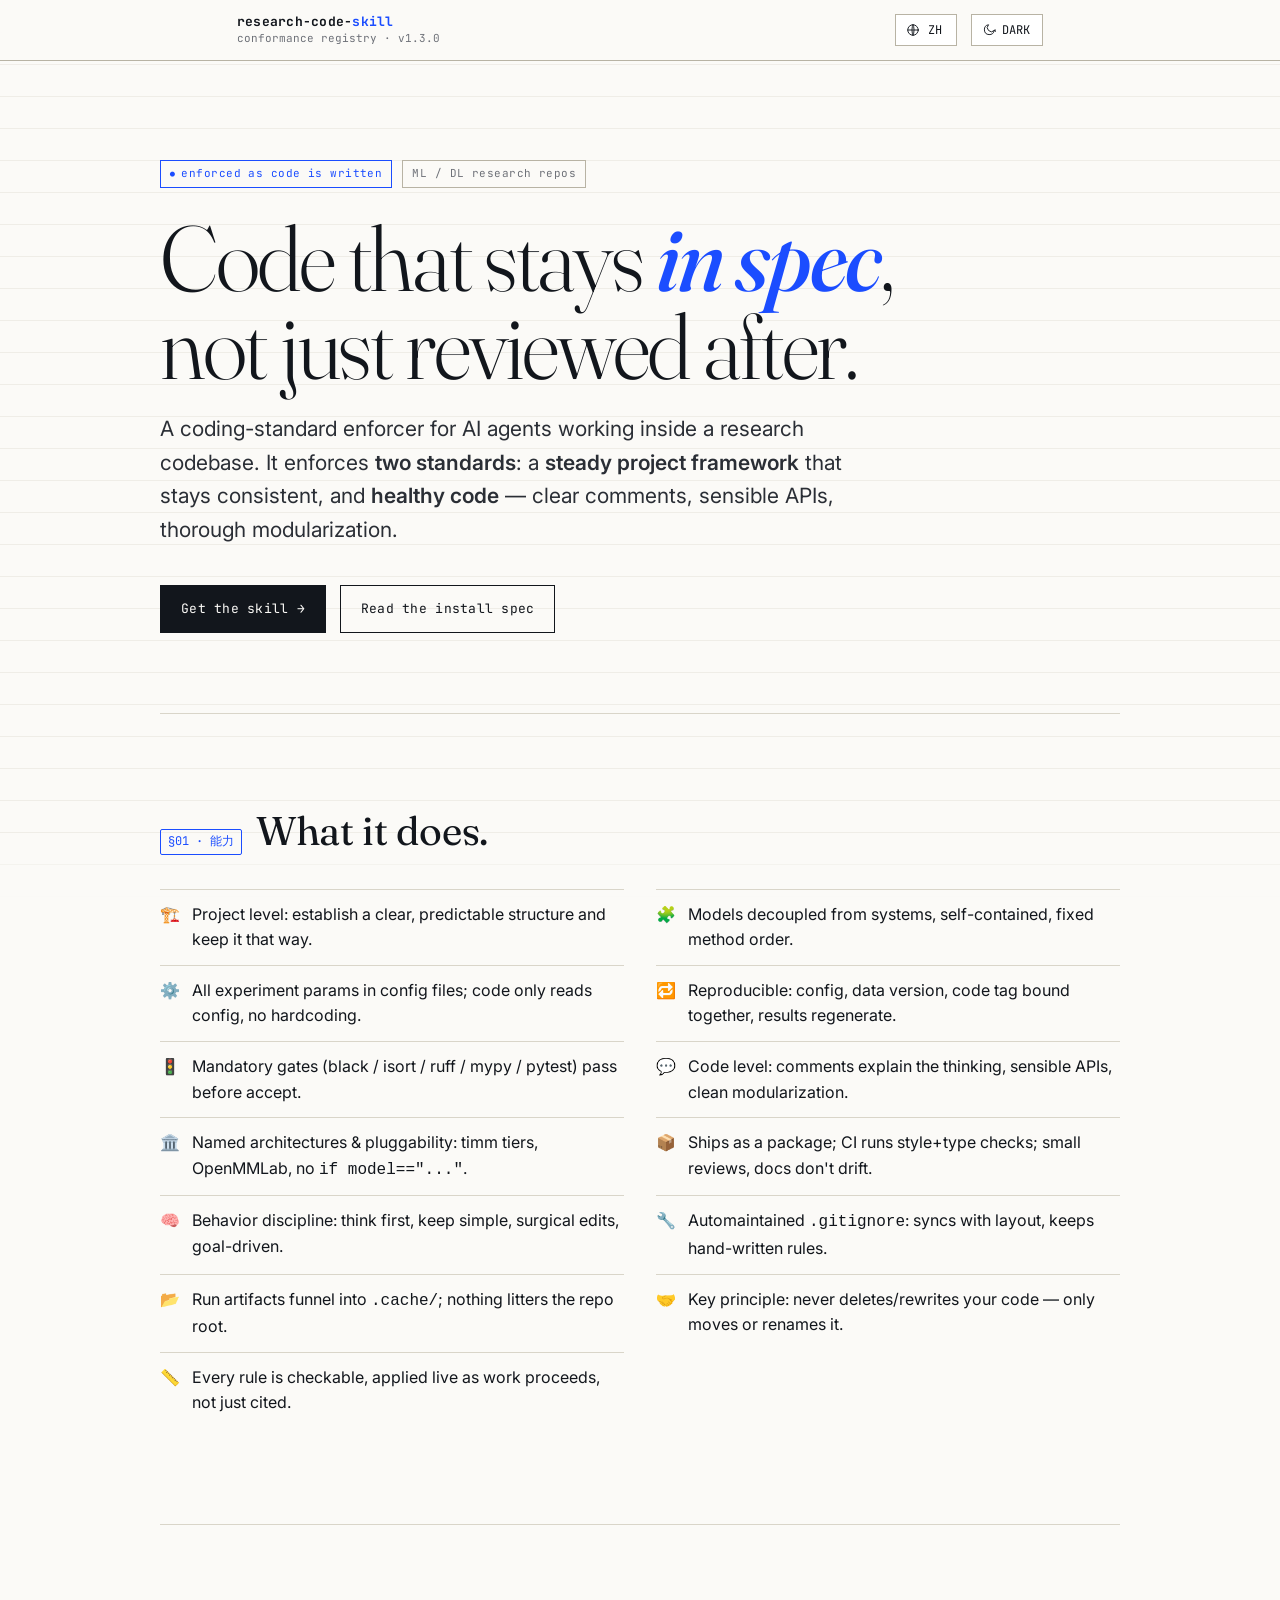
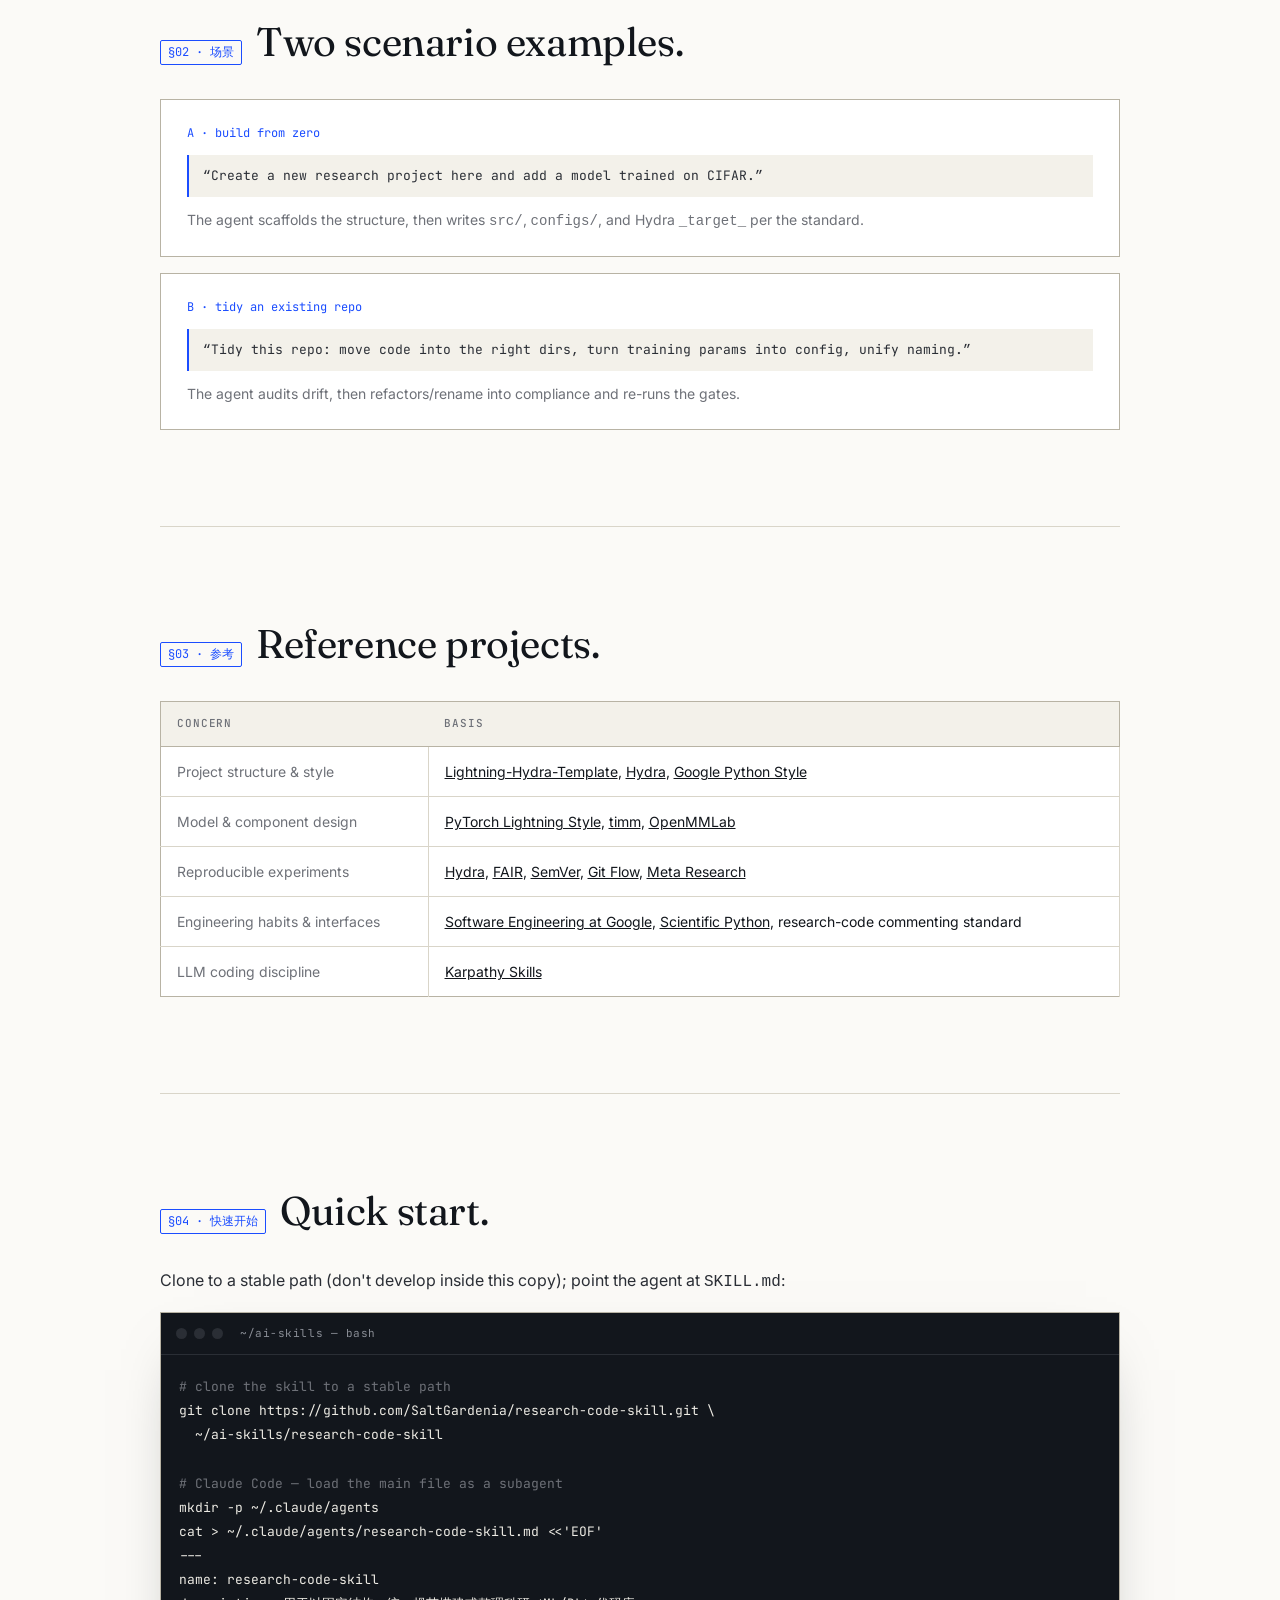
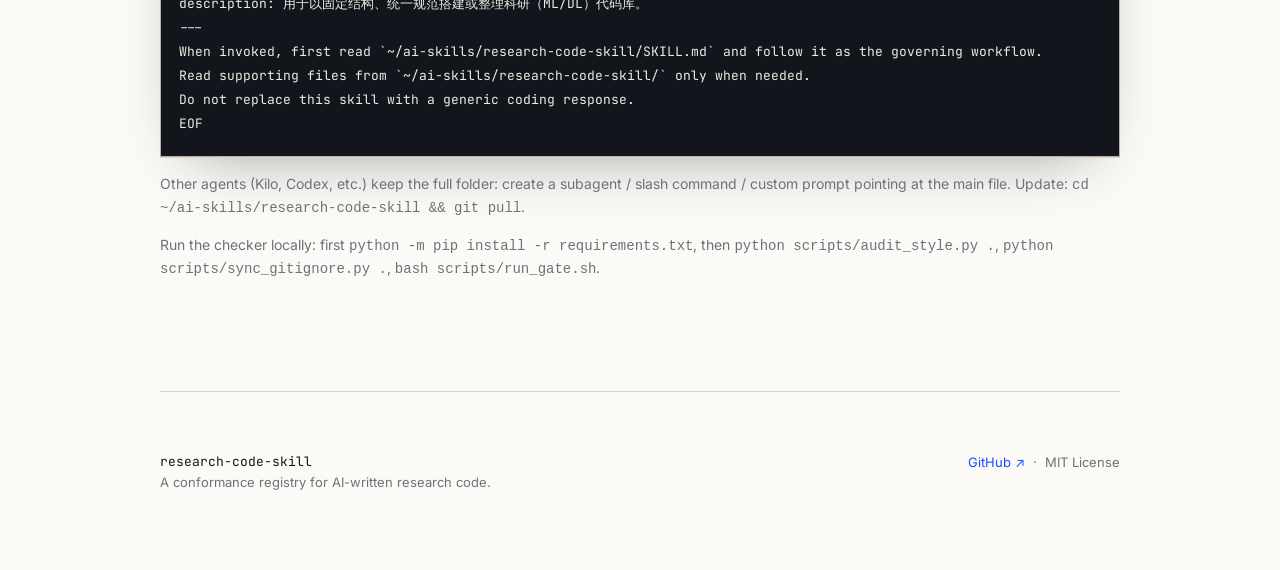
==== commit cc5cae4f: "chore: drop Chinese companion docs, fix auditor bugs, tidy template - Remove all .zh.md Chinese comp" ====
--- a/docs/index.html
+++ b/docs/index.html
@@ -136,26 +136,6 @@
   .btn.ghost:hover{background:var(--ink);color:var(--paper);transform:translateY(-2px)}
   .btn:focus-visible{outline:2px solid var(--signal);outline-offset:3px}
 
-  /* ledger */
-  .ledger{margin-top:64px;border:1px solid var(--rule-strong);background:var(--card);
-    box-shadow:var(--shadow);overflow:hidden}
-  .ledger .lh{display:flex;justify-content:space-between;align-items:center;
-    padding:12px 16px;border-bottom:1px solid var(--rule-strong);
-    background:var(--panel);font-family:"JetBrains Mono",monospace;font-size:11.5px;color:var(--muted);letter-spacing:.04em}
-  .ledger .lh .dot{display:inline-block;width:9px;height:9px;border:1px solid var(--rule-strong);margin-right:6px;vertical-align:middle}
-  .row{display:grid;grid-template-columns:120px 1fr 96px;gap:14px;align-items:center;
-    padding:13px 16px;border-bottom:1px solid var(--rule);font-size:14px}
-  .row:last-child{border-bottom:0}
-  .row .code{font-family:"JetBrains Mono",monospace;font-weight:500;color:var(--signal)}
-  .row .desc{color:var(--lede)}
-  .sev{justify-self:end;font-family:"JetBrains Mono",monospace;font-size:10.5px;
-    letter-spacing:.08em;padding:3px 8px;border:1px solid currentColor;color:var(--muted)}
-  .sev.major{color:var(--ink)}
-  .sev.blocker{color:var(--blocker)}
-  .row.in{animation:rowIn .5s cubic-bezier(.2,.7,.2,1) both}
-  @keyframes rowIn{from{opacity:0;transform:translateY(6px)}to{opacity:1;transform:none}}
-  @media (prefers-reduced-motion:reduce){.row.in{animation:none}}
-
   /* systems */
   .grid{display:grid;grid-template-columns:repeat(2,1fr);border:1px solid var(--rule-strong);background:var(--card)}
   .cell{padding:22px;border-right:1px solid var(--rule);border-bottom:1px solid var(--rule);position:relative}
@@ -240,7 +220,7 @@
 <!-- TOP BAR -->
 <header class="topbar">
   <div class="in">
-    <div class="mark">research&#8209;code&#8209;<b>skill</b><small data-en>conformance registry · v1.2.0</small><small data-zh>一致性规则登记表 · v1.2.0</small></div>
+    <div class="mark">research&#8209;code&#8209;<b>skill</b><small data-en>conformance registry · v1.3.0</small><small data-zh>一致性规则登记表 · v1.3.0</small></div>
     <button class="toggle" id="langBtn" type="button" aria-pressed="false" title="Switch language">
       <svg class="ic" viewBox="0 0 24 24" aria-hidden="true"><circle cx="12" cy="12" r="9"/><path d="M3 12h18M12 3c2.5 2.5 2.5 15 0 18M12 3c-2.5 2.5-2.5 15 0 18"/></svg>
       <span class="lbl" id="langLbl">ZH</span>
@@ -271,15 +251,6 @@
       <a class="btn primary" href="https://github.com/SaltGardenia/research-code-skill" data-zh hidden>获取 Skill →</a>
       <a class="btn ghost" href="#install" data-en>Read the install spec</a>
       <a class="btn ghost" href="#install" data-zh hidden>查看安装说明</a>
-    </div>
-
-    <div class="ledger" id="ledger" aria-label="What the skill guarantees">
-      <div class="lh"><span><span class="dot"></span><span data-en>WHAT IT GUARANTEES — a few examples</span><span data-zh hidden>它保证什么 —— 几个例子</span></span><span data-en>priority</span><span data-zh hidden>优先级</span></div>
-      <div class="row"><span class="code" data-en>Reproducible</span><span class="code" data-zh hidden>可复现</span><span class="desc" data-en>Every run records exactly which data it used</span><span class="desc" data-zh hidden>每次运行都记录它到底用了哪份数据</span><span class="sev blocker" data-en>MUST</span><span class="sev blocker" data-zh hidden>必须</span></div>
-      <div class="row"><span class="code" data-en>Consistent</span><span class="code" data-zh hidden>统一</span><span class="desc" data-en>Naming stays uniform across the whole project</span><span class="desc" data-zh hidden>命名在整个项目里保持统一</span><span class="sev major" data-en>STRONG</span><span class="sev major" data-zh hidden>强</span></div>
-      <div class="row"><span class="code" data-en>Predictable</span><span class="code" data-zh hidden>可预期</span><span class="desc" data-en>No hidden paths — locations resolve the same way every time</span><span class="desc" data-zh hidden>没有隐藏路径——位置每次都以同样方式解析</span><span class="sev major" data-en>STRONG</span><span class="sev major" data-zh hidden>强</span></div>
-      <div class="row"><span class="code" data-en>Self-describing</span><span class="code" data-zh hidden>自描述</span><span class="desc" data-en>Comments capture the reasoning, not just the steps</span><span class="desc" data-zh hidden>注释记录思路，而不只是步骤</span><span class="sev major" data-en>STRONG</span><span class="sev major" data-zh hidden>强</span></div>
-      <div class="row"><span class="code" data-en>Traceable</span><span class="code" data-zh hidden>可追溯</span><span class="desc" data-en>Each release maps back to a retrievable snapshot of the code</span><span class="desc" data-zh hidden>每次发布都能对应回一份可取回的代码快照</span><span class="sev major" data-en>STRONG</span><span class="sev major" data-zh hidden>强</span></div>
     </div>
   </section>
 
@@ -339,23 +310,23 @@
       <tbody>
         <tr>
           <td class="was" data-en data-h="Concern">Project structure &amp; style</td><td class="was" data-zh hidden data-h="关注领域">项目结构与写法</td>
-          <td class="now" data-en data-h="Basis"><a href="https://github.com/ashleve/lightning-hydra-template">Lightning-Hydra-Template</a>, <a href="https://hydra.cc/">Hydra</a>, <a href="https://google.github.io/styleguide/pyguide.html">Google Python Style</a></td><td class="now" data-zh hidden data-h="依据">[Lightning-Hydra-Template](https://github.com/ashleve/lightning-hydra-template)、[Hydra](https://hydra.cc/)、[Google Python Style](https://google.github.io/styleguide/pyguide.html)</td>
+          <td class="now" data-en data-h="Basis"><a href="https://github.com/ashleve/lightning-hydra-template">Lightning-Hydra-Template</a>, <a href="https://hydra.cc/">Hydra</a>, <a href="https://google.github.io/styleguide/pyguide.html">Google Python Style</a></td><td class="now" data-zh hidden data-h="依据"><a href="https://github.com/ashleve/lightning-hydra-template">Lightning-Hydra-Template</a>、<a href="https://hydra.cc/">Hydra</a>、<a href="https://google.github.io/styleguide/pyguide.html">Google Python Style</a></td>
         </tr>
         <tr>
           <td class="was" data-en data-h="Concern">Model &amp; component design</td><td class="was" data-zh hidden data-h="关注领域">模型与组件设计</td>
-          <td class="now" data-en data-h="Basis"><a href="https://lightning.ai/docs/pytorch/stable/starter/style_guide.html">PyTorch Lightning Style</a>, <a href="https://github.com/huggingface/pytorch-image-models">timm</a>, <a href="https://github.com/open-mmlab">OpenMMLab</a></td><td class="now" data-zh hidden data-h="依据">[PyTorch Lightning Style](https://lightning.ai/docs/pytorch/stable/starter/style_guide.html)、[timm](https://github.com/huggingface/pytorch-image-models)、[OpenMMLab](https://github.com/open-mmlab)</td>
+          <td class="now" data-en data-h="Basis"><a href="https://lightning.ai/docs/pytorch/stable/starter/style_guide.html">PyTorch Lightning Style</a>, <a href="https://github.com/huggingface/pytorch-image-models">timm</a>, <a href="https://github.com/open-mmlab">OpenMMLab</a></td><td class="now" data-zh hidden data-h="依据"><a href="https://lightning.ai/docs/pytorch/stable/starter/style_guide.html">PyTorch Lightning Style</a>、<a href="https://github.com/huggingface/pytorch-image-models">timm</a>、<a href="https://github.com/open-mmlab">OpenMMLab</a></td>
         </tr>
         <tr>
           <td class="was" data-en data-h="Concern">Reproducible experiments</td><td class="was" data-zh hidden data-h="关注领域">可复现实验</td>
-          <td class="now" data-en data-h="Basis"><a href="https://hydra.cc/">Hydra</a>, <a href="https://www.go-fair.org/fair-principles/">FAIR</a>, <a href="https://semver.org/">SemVer</a>, <a href="https://nvie.com/posts/a-successful-git-branching-model/">Git Flow</a>, <a href="https://github.com/facebookresearch">Meta Research</a></td><td class="now" data-zh hidden data-h="依据">[Hydra](https://hydra.cc/)、[FAIR](https://www.go-fair.org/fair-principles/)、[SemVer](https://semver.org/)、[Git Flow](https://nvie.com/posts/a-successful-git-branching-model/)、[Meta Research](https://github.com/facebookresearch)</td>
+          <td class="now" data-en data-h="Basis"><a href="https://hydra.cc/">Hydra</a>, <a href="https://www.go-fair.org/fair-principles/">FAIR</a>, <a href="https://semver.org/">SemVer</a>, <a href="https://nvie.com/posts/a-successful-git-branching-model/">Git Flow</a>, <a href="https://github.com/facebookresearch">Meta Research</a></td><td class="now" data-zh hidden data-h="依据"><a href="https://hydra.cc/">Hydra</a>、<a href="https://www.go-fair.org/fair-principles/">FAIR</a>、<a href="https://semver.org/">SemVer</a>、<a href="https://nvie.com/posts/a-successful-git-branching-model/">Git Flow</a>、<a href="https://github.com/facebookresearch">Meta Research</a></td>
         </tr>
         <tr>
           <td class="was" data-en data-h="Concern">Engineering habits &amp; interfaces</td><td class="was" data-zh hidden data-h="关注领域">工程习惯与接口</td>
-          <td class="now" data-en data-h="Basis"><a href="https://google.github.io/eng-practices/">Software Engineering at Google</a>, <a href="https://learn.scientific-python.org/development/">Scientific Python</a>, research-code commenting standard</td><td class="now" data-zh hidden data-h="依据">[Software Engineering at Google](https://google.github.io/eng-practices/)、[Scientific Python](https://learn.scientific-python.org/development/)、科研代码注释规范</td>
+          <td class="now" data-en data-h="Basis"><a href="https://google.github.io/eng-practices/">Software Engineering at Google</a>, <a href="https://learn.scientific-python.org/development/">Scientific Python</a>, research-code commenting standard</td><td class="now" data-zh hidden data-h="依据"><a href="https://google.github.io/eng-practices/">Software Engineering at Google</a>、<a href="https://learn.scientific-python.org/development/">Scientific Python</a>、科研代码注释规范</td>
         </tr>
         <tr>
           <td class="was" data-en data-h="Concern">LLM coding discipline</td><td class="was" data-zh hidden data-h="关注领域">LLM 编码纪律</td>
-          <td class="now" data-en data-h="Basis"><a href="https://github.com/multica-ai/andrej-karpathy-skills">Karpathy Skills</a></td><td class="now" data-zh hidden data-h="依据">[Karpathy Skills](https://github.com/multica-ai/andrej-karpathy-skills)</td>
+          <td class="now" data-en data-h="Basis"><a href="https://github.com/multica-ai/andrej-karpathy-skills">Karpathy Skills</a></td><td class="now" data-zh hidden data-h="依据"><a href="https://github.com/multica-ai/andrej-karpathy-skills">Karpathy Skills</a></td>
         </tr>
       </tbody>
     </table>
@@ -452,15 +423,6 @@
     }catch(e){}
     setTheme(savedTheme);
     setLang(savedLang);
-
-    /* ---- ledger reveal (respects reduced motion) ---- */
-    var reduce = window.matchMedia('(prefers-reduced-motion: reduce)').matches;
-    if(!reduce){
-      document.querySelectorAll('#ledger .row').forEach(function(r,i){
-        r.style.animationDelay = (140 + i*90) + 'ms';
-        r.classList.add('in');
-      });
-    }
   })();
 </script>
 </body>
